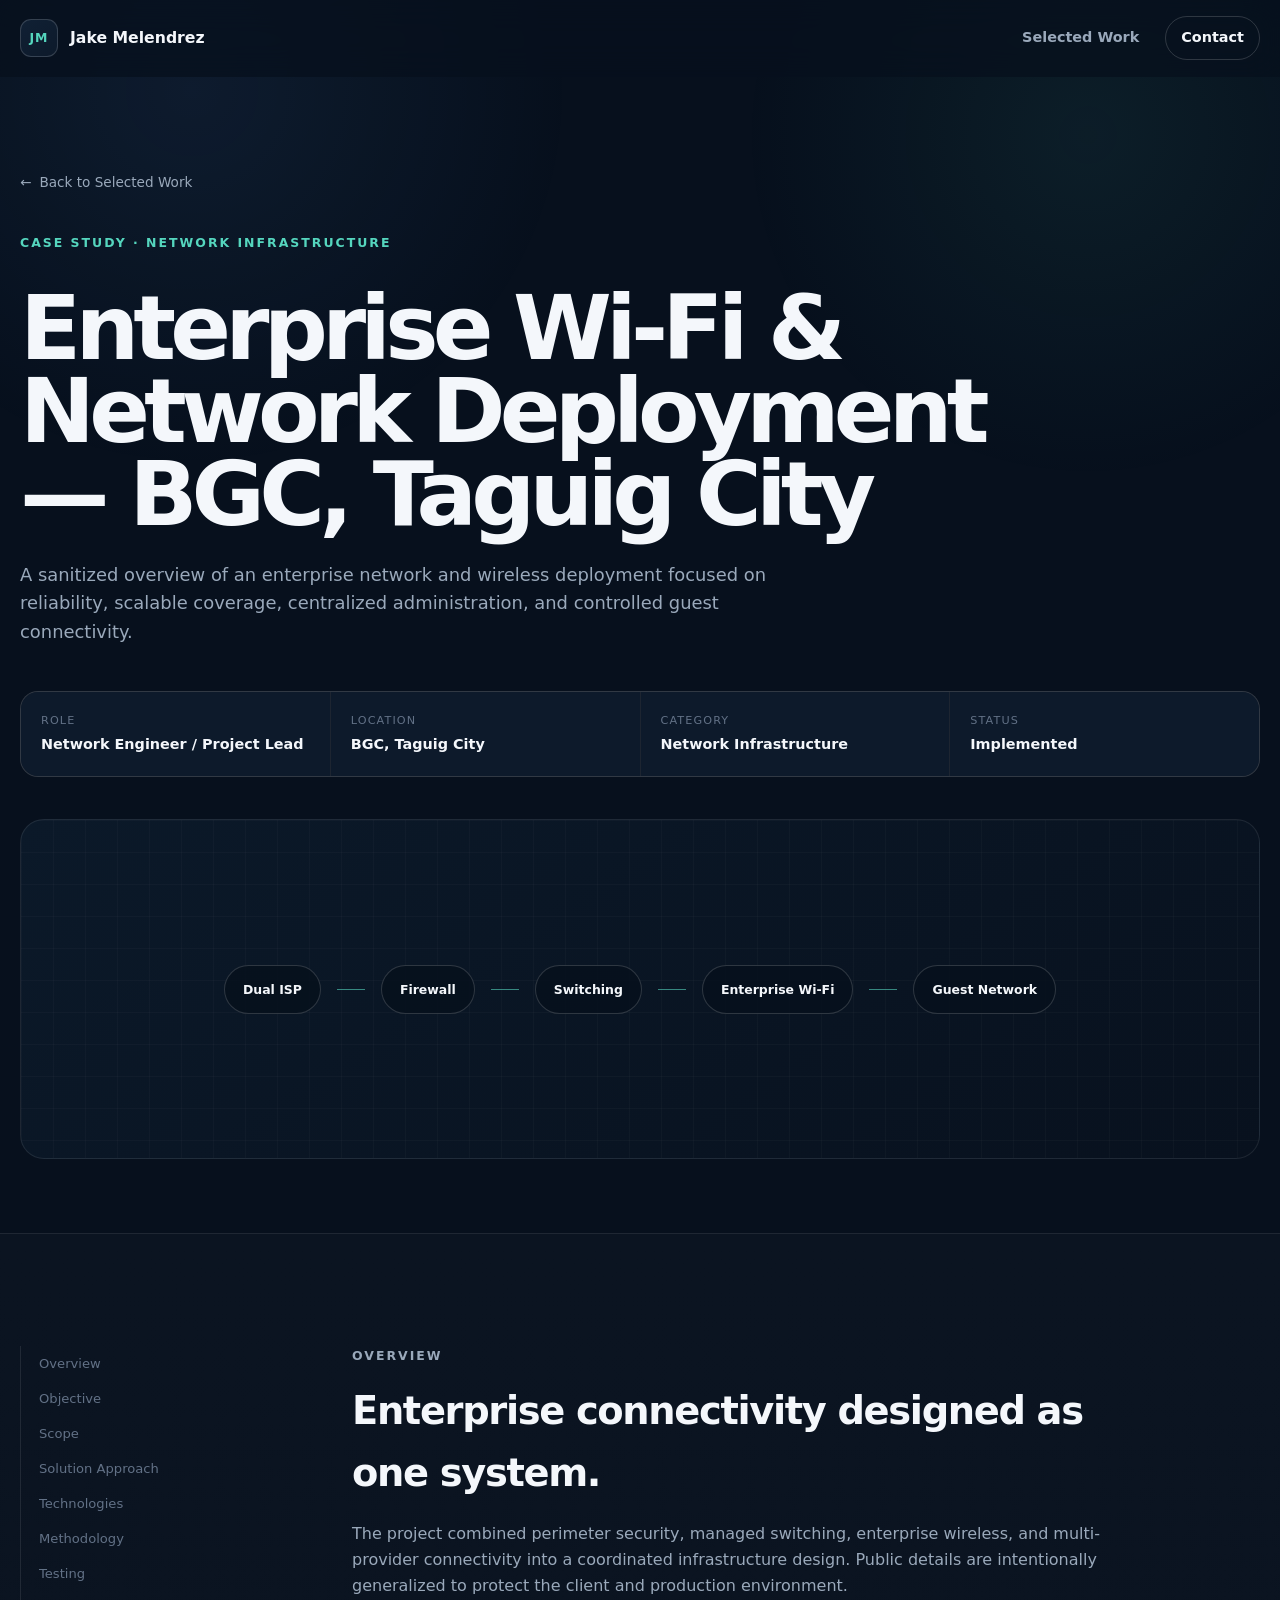
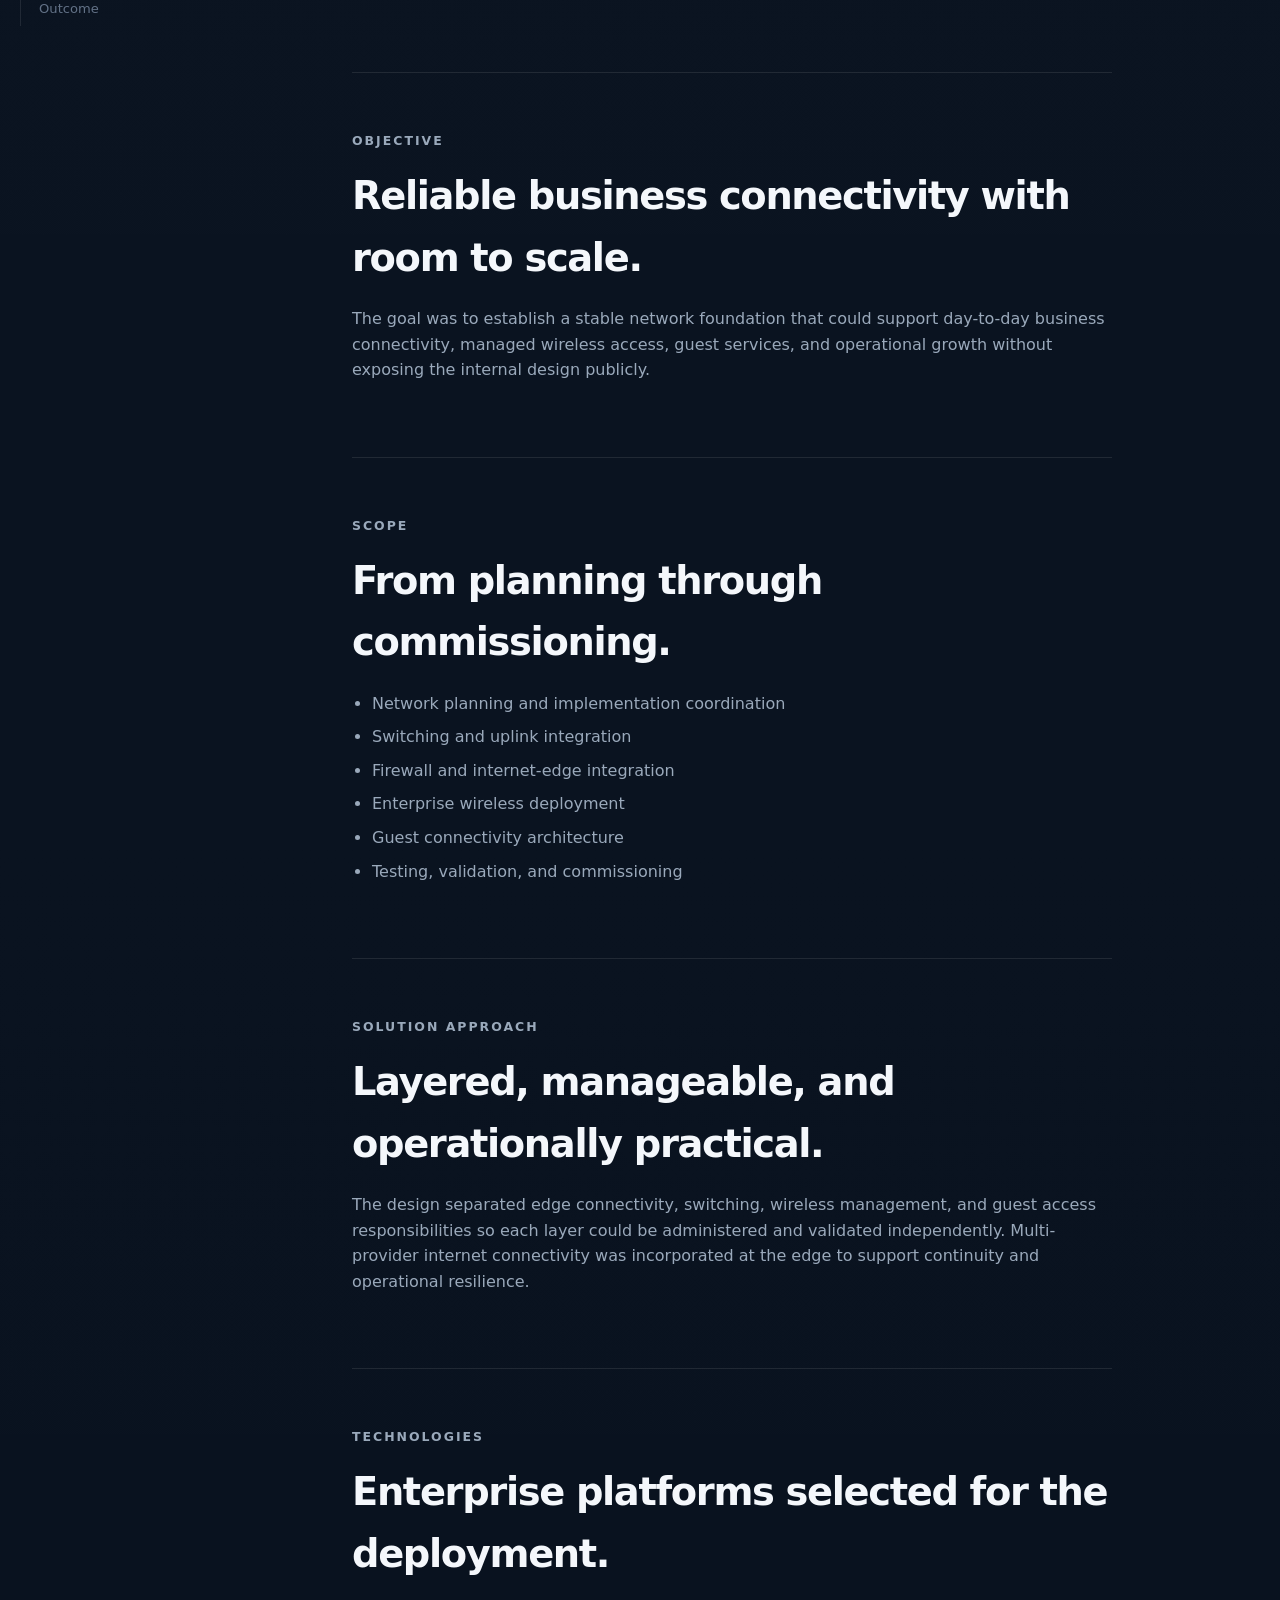
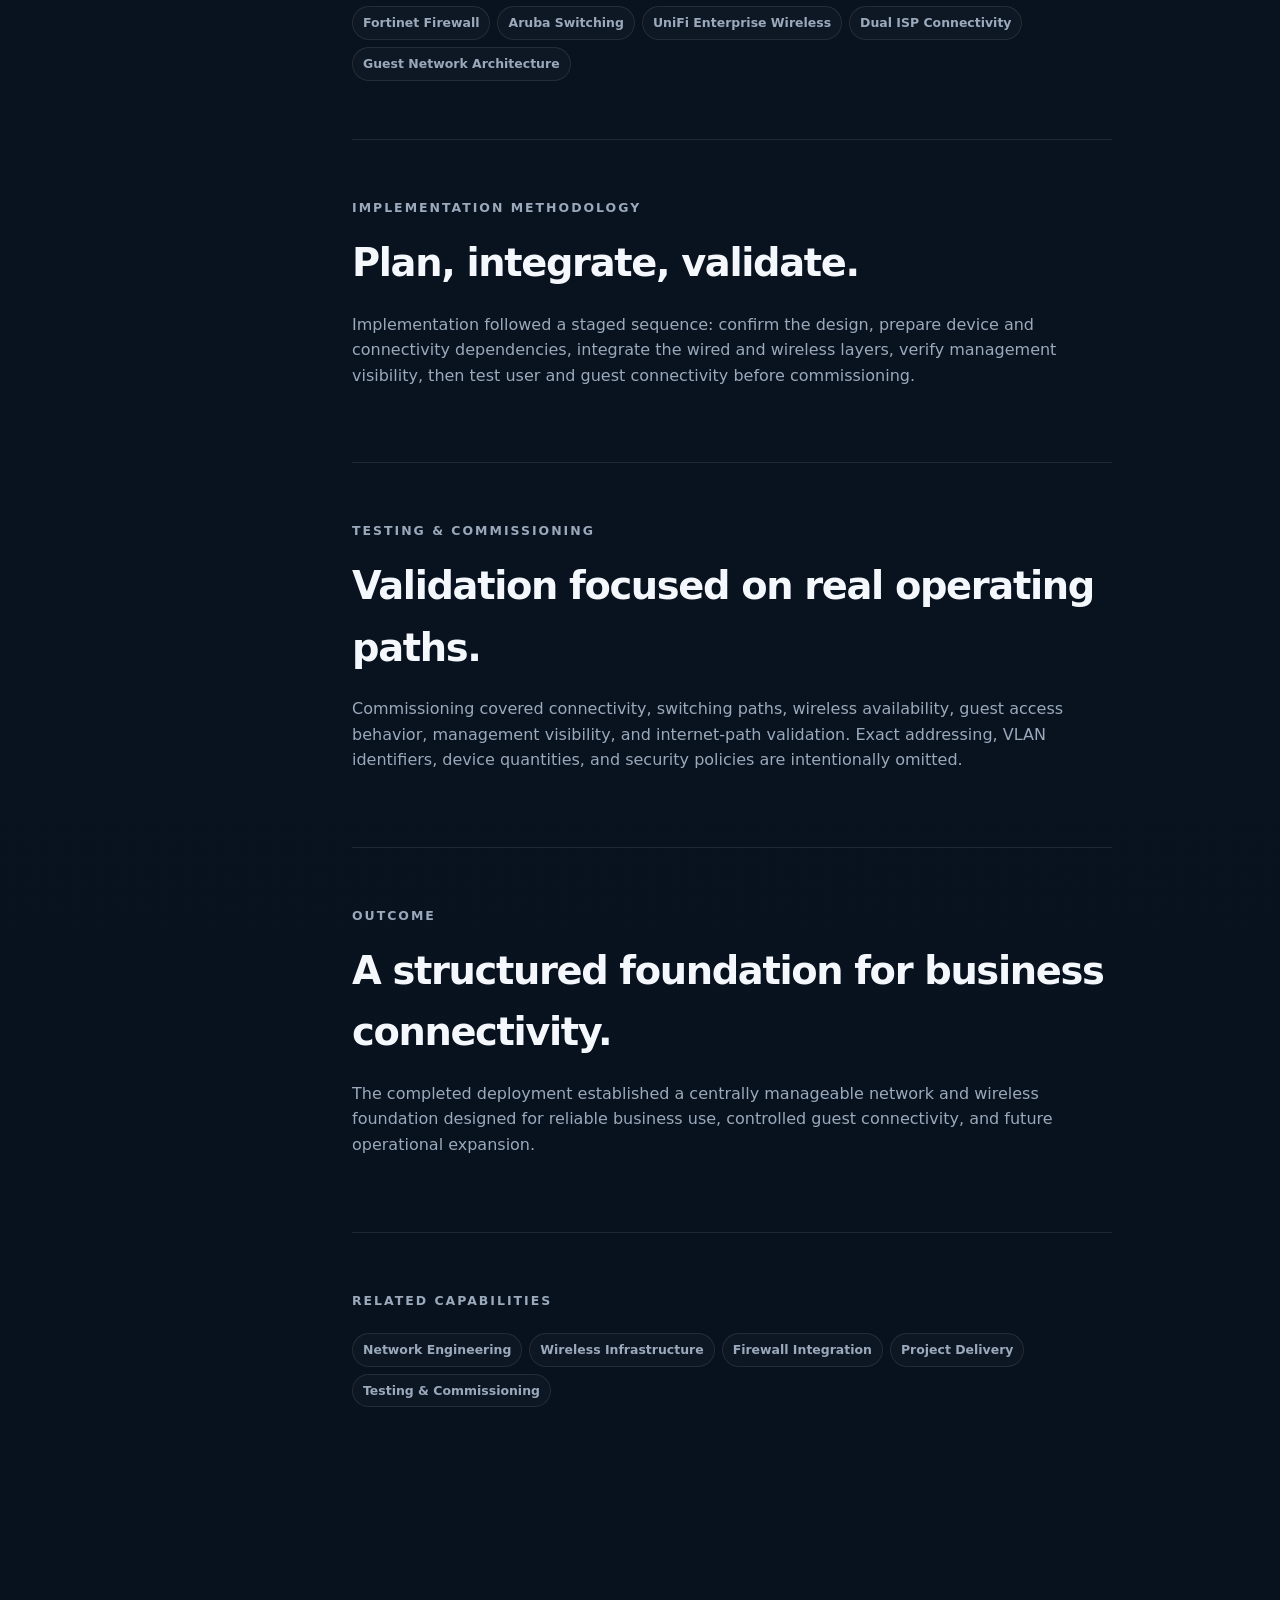
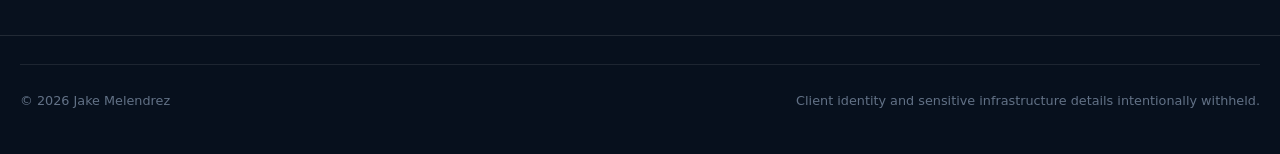
==== projects/enterprise-wifi-bgc/index.html @ 54b25412 "feat(portfolio): add BGC network case study" ====
<!DOCTYPE html>
<html lang="en">
<head>
  <meta charset="UTF-8">
  <meta name="viewport" content="width=device-width, initial-scale=1.0">
  <meta name="theme-color" content="#08111f">
  <meta name="description" content="Sanitized case study: Enterprise Wi-Fi & Network Deployment — BGC, Taguig City.">
  <title>Enterprise Wi-Fi & Network Deployment — BGC, Taguig City | Jake Melendrez</title>
  <link rel="stylesheet" href="../../assets/css/styles.css">
  <script src="../../assets/js/main.js" defer></script>
</head>
<body>
  <a class="skip-link" href="#main-content">Skip to content</a>
  <header class="site-header">
    <div class="container nav-shell">
      <a class="brand" href="../../#top" aria-label="Jake Melendrez home">
        <span class="brand-mark" aria-hidden="true">JM</span>
        <span class="brand-name">Jake Melendrez</span>
      </a>
      <nav class="site-nav" aria-label="Case study navigation">
        <a href="../../#work">Selected Work</a>
        <a class="nav-cta" href="../../#contact">Contact</a>
      </nav>
    </div>
  </header>

  <main id="main-content">
    <section class="case-hero">
      <div class="container">
        <a class="breadcrumb" href="../../#work"><span aria-hidden="true">←</span> Back to Selected Work</a>
        <p class="section-kicker" style="margin-top:38px;">Case Study · Network Infrastructure</p>
        <h1 class="case-title">Enterprise Wi-Fi & Network Deployment — BGC, Taguig City</h1>
        <p class="case-summary">A sanitized overview of an enterprise network and wireless deployment focused on reliability, scalable coverage, centralized administration, and controlled guest connectivity.</p>

        <div class="case-meta-grid">
          <div><span>Role</span><strong>Network Engineer / Project Lead</strong></div>
          <div><span>Location</span><strong>BGC, Taguig City</strong></div>
          <div><span>Category</span><strong>Network Infrastructure</strong></div>
          <div><span>Status</span><strong>Implemented</strong></div>
        </div>

        <div class="case-visual" aria-label="Abstract infrastructure architecture visualization">
          <div class="architecture-strip">
            <span>Dual ISP</span><i></i><span>Firewall</span><i></i><span>Switching</span><i></i><span>Enterprise Wi-Fi</span><i></i><span>Guest Network</span>
          </div>
        </div>
      </div>
    </section>

    <section class="section section-muted">
      <div class="container case-body">
        <aside class="case-nav" aria-label="Case study sections">
          <a href="#overview">Overview</a>
          <a href="#objective">Objective</a>
          <a href="#scope">Scope</a>
          <a href="#solution">Solution Approach</a>
          <a href="#technologies">Technologies</a>
          <a href="#methodology">Methodology</a>
          <a href="#testing">Testing</a>
          <a href="#outcome">Outcome</a>
        </aside>

        <div class="case-content">
          <section id="overview" data-reveal>
            <p class="section-kicker">Overview</p>
            <h2>Enterprise connectivity designed as one system.</h2>
            <p>The project combined perimeter security, managed switching, enterprise wireless, and multi-provider connectivity into a coordinated infrastructure design. Public details are intentionally generalized to protect the client and production environment.</p>
          </section>

          <section id="objective" data-reveal>
            <p class="section-kicker">Objective</p>
            <h2>Reliable business connectivity with room to scale.</h2>
            <p>The goal was to establish a stable network foundation that could support day-to-day business connectivity, managed wireless access, guest services, and operational growth without exposing the internal design publicly.</p>
          </section>

          <section id="scope" data-reveal>
            <p class="section-kicker">Scope</p>
            <h2>From planning through commissioning.</h2>
            <ul>
              <li>Network planning and implementation coordination</li>
              <li>Switching and uplink integration</li>
              <li>Firewall and internet-edge integration</li>
              <li>Enterprise wireless deployment</li>
              <li>Guest connectivity architecture</li>
              <li>Testing, validation, and commissioning</li>
            </ul>
          </section>

          <section id="solution" data-reveal>
            <p class="section-kicker">Solution Approach</p>
            <h2>Layered, manageable, and operationally practical.</h2>
            <p>The design separated edge connectivity, switching, wireless management, and guest access responsibilities so each layer could be administered and validated independently. Multi-provider internet connectivity was incorporated at the edge to support continuity and operational resilience.</p>
          </section>

          <section id="technologies" data-reveal>
            <p class="section-kicker">Technologies</p>
            <h2>Enterprise platforms selected for the deployment.</h2>
            <div class="tag-row">
              <span>Fortinet Firewall</span>
              <span>Aruba Switching</span>
              <span>UniFi Enterprise Wireless</span>
              <span>Dual ISP Connectivity</span>
              <span>Guest Network Architecture</span>
            </div>
          </section>

          <section id="methodology" data-reveal>
            <p class="section-kicker">Implementation Methodology</p>
            <h2>Plan, integrate, validate.</h2>
            <p>Implementation followed a staged sequence: confirm the design, prepare device and connectivity dependencies, integrate the wired and wireless layers, verify management visibility, then test user and guest connectivity before commissioning.</p>
          </section>

          <section id="testing" data-reveal>
            <p class="section-kicker">Testing & Commissioning</p>
            <h2>Validation focused on real operating paths.</h2>
            <p>Commissioning covered connectivity, switching paths, wireless availability, guest access behavior, management visibility, and internet-path validation. Exact addressing, VLAN identifiers, device quantities, and security policies are intentionally omitted.</p>
          </section>

          <section id="outcome" data-reveal>
            <p class="section-kicker">Outcome</p>
            <h2>A structured foundation for business connectivity.</h2>
            <p>The completed deployment established a centrally manageable network and wireless foundation designed for reliable business use, controlled guest connectivity, and future operational expansion.</p>
          </section>

          <section data-reveal>
            <p class="section-kicker">Related Capabilities</p>
            <div class="tag-row">
              <span>Network Engineering</span>
              <span>Wireless Infrastructure</span>
              <span>Firewall Integration</span>
              <span>Project Delivery</span>
              <span>Testing & Commissioning</span>
            </div>
          </section>
        </div>
      </div>
    </section>
  </main>

  <footer class="site-footer">
    <div class="container footer-inner">
      <p>© <span id="current-year">2026</span> Jake Melendrez</p>
      <p>Client identity and sensitive infrastructure details intentionally withheld.</p>
    </div>
  </footer>
</body>
</html>
---- assets/css/styles.css ----
:root{--bg:#07101d;--bg-soft:#0a1524;--panel:#0d1a2b;--panel-2:#102034;--text:#f4f7fb;--muted:#9aa9bb;--faint:#627186;--line:rgba(255,255,255,.09);--line-strong:rgba(255,255,255,.16);--accent:#55d6be;--accent-2:#63a7ff;--accent-soft:rgba(85,214,190,.12);--max:1240px;--radius:22px;--shadow:0 24px 80px rgba(0,0,0,.28)}
*{box-sizing:border-box}html{scroll-behavior:smooth}body{margin:0;min-width:320px;background:var(--bg);color:var(--text);font-family:Inter,ui-sans-serif,system-ui,-apple-system,BlinkMacSystemFont,"Segoe UI",sans-serif;line-height:1.6;-webkit-font-smoothing:antialiased}body::before{content:"";position:fixed;inset:0;pointer-events:none;background:radial-gradient(circle at 15% 10%,rgba(99,167,255,.08),transparent 28%),radial-gradient(circle at 85% 15%,rgba(85,214,190,.07),transparent 26%);z-index:-1}a{color:inherit}img{max-width:100%;display:block}button,a{-webkit-tap-highlight-color:transparent}:focus-visible{outline:3px solid var(--accent);outline-offset:4px}
.skip-link{position:fixed;left:16px;top:-100px;z-index:1000;padding:10px 14px;background:var(--text);color:var(--bg);border-radius:10px}.skip-link:focus{top:16px}
.container{width:min(calc(100% - 40px),var(--max));margin:0 auto}.section{padding:112px 0}.section-muted{border-block:1px solid var(--line);background:linear-gradient(180deg,rgba(255,255,255,.018),rgba(255,255,255,.006))}.section-kicker,.eyebrow,.timeline-type{margin:0 0 14px;color:var(--accent);font-size:.78rem;font-weight:800;letter-spacing:.16em;text-transform:uppercase}.section-heading{max-width:760px;margin-bottom:48px}.section-heading h2,.split-intro h2,.contact-card h2,.certification-shell h2{margin:0;font-size:clamp(2rem,4vw,3.55rem);line-height:1.03;letter-spacing:-.045em}.section-heading>p:last-child{color:var(--muted);max-width:640px;margin:18px 0 0;font-size:1.05rem}
.site-header{position:sticky;top:0;z-index:100;border-bottom:1px solid transparent;background:rgba(7,16,29,.76);backdrop-filter:blur(16px)}.site-header.is-scrolled{border-color:var(--line)}.nav-shell{min-height:76px;display:flex;align-items:center;justify-content:space-between;gap:24px}.brand{display:inline-flex;align-items:center;gap:12px;text-decoration:none;font-weight:800}.brand-mark{width:38px;height:38px;display:grid;place-items:center;border:1px solid var(--line-strong);border-radius:11px;background:linear-gradient(145deg,var(--panel-2),var(--panel));color:var(--accent);font-size:.78rem;letter-spacing:.08em}.brand-name{font-size:.98rem}.site-nav{display:flex;align-items:center;gap:26px}.site-nav a{text-decoration:none;color:var(--muted);font-size:.9rem;font-weight:650;transition:color .2s ease}.site-nav a:hover,.site-nav a.is-active{color:var(--text)}.site-nav .nav-cta{color:var(--text);border:1px solid var(--line-strong);border-radius:999px;padding:9px 15px}.nav-toggle{display:none;border:0;background:transparent;padding:8px}.nav-toggle span{width:24px;height:2px;display:block;margin:5px 0;background:var(--text);border-radius:2px}
.hero{min-height:calc(100svh - 76px);display:grid;align-items:center;padding-top:72px}.hero-grid{display:grid;grid-template-columns:1.08fr .92fr;gap:70px;align-items:center}.hero h1{margin:0;font-size:clamp(4.3rem,9vw,8.2rem);line-height:.82;letter-spacing:-.075em}.hero h1 span{color:transparent;-webkit-text-stroke:1px rgba(244,247,251,.65)}.hero-roles{margin:28px 0 0;color:var(--text);font-weight:760;letter-spacing:-.015em}.hero-roles span{color:var(--accent);padding:0 6px}.hero-summary{color:var(--muted);max-width:680px;margin:18px 0 0;font-size:1.08rem}.hero-actions{display:flex;flex-wrap:wrap;gap:12px;margin-top:34px}.button{display:inline-flex;align-items:center;justify-content:center;min-height:48px;padding:0 20px;border-radius:12px;text-decoration:none;font-weight:800;font-size:.92rem;transition:transform .2s ease,border-color .2s ease,background .2s ease}.button:hover{transform:translateY(-2px)}.button-primary{background:var(--accent);color:#04110f}.button-secondary{border:1px solid var(--line-strong);background:rgba(255,255,255,.025);color:var(--text)}.hero-proof{display:flex;flex-wrap:wrap;gap:8px;margin-top:26px}.hero-proof span,.tag-row span,.tech-cloud span{border:1px solid var(--line);background:rgba(255,255,255,.025);color:var(--muted);border-radius:999px;padding:6px 10px;font-size:.78rem;font-weight:700}
.network-panel{position:relative;min-height:520px;border:1px solid var(--line-strong);border-radius:28px;background:linear-gradient(145deg,rgba(16,32,52,.95),rgba(7,16,29,.95));box-shadow:var(--shadow);overflow:hidden}.network-panel::before{content:"";position:absolute;inset:0;background-image:linear-gradient(rgba(255,255,255,.03) 1px,transparent 1px),linear-gradient(90deg,rgba(255,255,255,.03) 1px,transparent 1px);background-size:34px 34px;mask-image:linear-gradient(to bottom,black,transparent 82%)}.panel-topline{position:relative;display:flex;justify-content:space-between;padding:22px 24px;border-bottom:1px solid var(--line);color:var(--muted);font-size:.72rem;letter-spacing:.14em;font-weight:800}.status-dot{color:var(--accent)}.network-canvas{position:relative;height:340px}.node{position:absolute;z-index:3;width:66px;height:66px;display:grid;place-items:center;border:1px solid rgba(85,214,190,.34);border-radius:50%;background:#0b1927;box-shadow:0 0 0 9px rgba(85,214,190,.04);color:var(--text);font-size:.66rem;letter-spacing:.08em;font-weight:900}.node-core{left:50%;top:48%;transform:translate(-50%,-50%);width:88px;height:88px;border-color:rgba(99,167,255,.46)}.node-edge{left:12%;top:18%}.node-wifi{right:12%;top:14%}.node-data{left:14%;bottom:9%}.node-sec{right:13%;bottom:10%}.line{position:absolute;z-index:1;height:1px;background:linear-gradient(90deg,transparent,rgba(85,214,190,.55),transparent);transform-origin:left center}.line-a{width:44%;left:19%;top:34%;transform:rotate(24deg)}.line-b{width:40%;left:50%;top:45%;transform:rotate(-30deg)}.line-c{width:42%;left:21%;top:70%;transform:rotate(-23deg)}.line-d{width:40%;left:51%;top:52%;transform:rotate(29deg)}.panel-metrics{position:relative;display:grid;grid-template-columns:repeat(3,1fr);border-top:1px solid var(--line)}.panel-metrics div{padding:18px 20px;border-right:1px solid var(--line)}.panel-metrics div:last-child{border-right:0}.panel-metrics strong,.panel-metrics span{display:block}.panel-metrics strong{color:var(--text);font-size:.9rem}.panel-metrics span{color:var(--faint);font-size:.72rem;margin-top:2px}
.split-intro{display:grid;grid-template-columns:.85fr 1.15fr;gap:80px;align-items:start}.lead-copy{color:var(--muted);font-size:1.12rem;max-width:720px}.lead-copy p:first-child{margin-top:2px}.lead-copy p:last-child{margin-bottom:0}
.capability-grid{display:grid;grid-template-columns:repeat(3,1fr);gap:16px}.capability-card,.project-card,.tech-group,.certification-placeholder{border:1px solid var(--line);border-radius:var(--radius);background:linear-gradient(145deg,rgba(255,255,255,.035),rgba(255,255,255,.015))}.capability-card{min-height:240px;padding:28px}.card-index{color:var(--accent);font-size:.72rem;font-weight:900;letter-spacing:.13em}.capability-card h3{margin:42px 0 10px;font-size:1.18rem}.capability-card p{margin:0;color:var(--muted);font-size:.92rem}
.work-heading{max-width:none;display:flex;justify-content:space-between;align-items:end;gap:40px}.work-heading>p{max-width:430px;margin-bottom:8px}.project-grid{display:grid;grid-template-columns:repeat(2,1fr);gap:18px}.project-card{overflow:hidden;min-height:360px}.project-featured{grid-column:1/-1;display:grid;grid-template-columns:.9fr 1.1fr}.project-content{padding:30px;display:flex;flex-direction:column;align-items:flex-start}.project-meta{display:flex;flex-wrap:wrap;gap:8px 14px;color:var(--accent);font-size:.72rem;text-transform:uppercase;letter-spacing:.09em;font-weight:850}.project-card h3{margin:20px 0 12px;font-size:clamp(1.35rem,2.2vw,2rem);line-height:1.12;letter-spacing:-.028em}.project-card p{color:var(--muted);margin:0}.tag-row,.tech-cloud{display:flex;flex-wrap:wrap;gap:7px;margin-top:22px}.text-link,.coming-soon{margin-top:auto;padding-top:30px;font-size:.86rem;font-weight:850}.text-link{color:var(--accent);text-decoration:none}.coming-soon{color:var(--faint)}.project-visual{min-height:390px;position:relative;overflow:hidden;border-right:1px solid var(--line);background:#0a1726}.visual-network{display:grid;place-items:center}.visual-network::before{content:"";position:absolute;inset:0;background-image:radial-gradient(rgba(99,167,255,.18) 1px,transparent 1px);background-size:18px 18px}.visual-label{position:absolute;left:24px;top:22px;color:var(--muted);font-size:.68rem;letter-spacing:.14em;font-weight:800}.visual-hub{width:118px;height:118px;display:grid;place-items:center;z-index:3;border:1px solid rgba(85,214,190,.42);border-radius:50%;background:rgba(7,16,29,.88);color:var(--text);font-size:.72rem;font-weight:900;letter-spacing:.08em;box-shadow:0 0 0 18px rgba(85,214,190,.04)}.visual-ring{position:absolute;border:1px solid rgba(99,167,255,.2);border-radius:50%}.ring-a{width:240px;height:240px}.ring-b{width:340px;height:340px;border-style:dashed}
.timeline{border-top:1px solid var(--line)}.timeline-item{display:grid;grid-template-columns:18px 1fr;gap:30px;padding:34px 0;border-bottom:1px solid var(--line)}.timeline-marker{width:10px;height:10px;margin-top:10px;border-radius:50%;background:var(--accent);box-shadow:0 0 0 7px var(--accent-soft)}.timeline-item h3{margin:0 0 8px;font-size:1.45rem}.timeline-item p:not(.timeline-type){margin:0;color:var(--muted);max-width:820px}
.tech-grid{display:grid;grid-template-columns:repeat(2,1fr);gap:16px}.tech-group{padding:28px}.tech-group h3{margin:0;font-size:1rem}.tech-cloud{margin-top:18px}
.certification-shell{display:grid;grid-template-columns:.85fr 1.15fr;gap:70px;align-items:center}.certification-placeholder{display:flex;gap:18px;padding:28px;align-items:flex-start}.cert-icon{width:42px;height:42px;flex:0 0 auto;display:grid;place-items:center;background:var(--accent-soft);color:var(--accent);border-radius:12px;font-weight:900}.certification-placeholder h3{margin:0 0 6px}.certification-placeholder p{margin:0;color:var(--muted)}
.contact-section{padding-top:64px}.contact-card{position:relative;overflow:hidden;text-align:center;border:1px solid var(--line-strong);border-radius:30px;padding:78px 28px;background:linear-gradient(135deg,rgba(99,167,255,.08),rgba(85,214,190,.08))}.contact-card::before{content:"";position:absolute;width:420px;height:420px;border:1px solid rgba(255,255,255,.06);border-radius:50%;left:50%;top:50%;transform:translate(-50%,-50%);pointer-events:none}.contact-card p:not(.section-kicker){position:relative;color:var(--muted);max-width:620px;margin:18px auto 28px}.contact-card h2,.contact-card .button,.contact-card .section-kicker{position:relative}
.site-footer{padding:28px 0 42px}.footer-inner{border-top:1px solid var(--line);padding-top:26px;display:flex;justify-content:space-between;gap:24px;color:var(--faint);font-size:.8rem}.footer-inner p{margin:0}
.case-hero{padding:92px 0 74px}.breadcrumb{display:inline-flex;gap:8px;align-items:center;color:var(--muted);font-size:.85rem;text-decoration:none}.breadcrumb:hover{color:var(--text)}.case-title{max-width:980px;margin:34px 0 24px;font-size:clamp(3rem,7vw,6.8rem);line-height:.93;letter-spacing:-.065em}.case-summary{max-width:760px;color:var(--muted);font-size:1.12rem}.case-meta-grid{display:grid;grid-template-columns:repeat(4,1fr);gap:1px;border:1px solid var(--line);background:var(--line);border-radius:18px;overflow:hidden;margin-top:44px}.case-meta-grid div{background:var(--panel);padding:20px}.case-meta-grid span,.case-meta-grid strong{display:block}.case-meta-grid span{color:var(--faint);font-size:.7rem;text-transform:uppercase;letter-spacing:.1em}.case-meta-grid strong{margin-top:4px;font-size:.9rem}.case-visual{min-height:340px;margin-top:42px;border:1px solid var(--line);border-radius:24px;background:linear-gradient(145deg,#0b1929,#08111e);position:relative;overflow:hidden;display:grid;place-items:center}.case-visual::before{content:"";position:absolute;inset:0;background-image:linear-gradient(rgba(255,255,255,.025) 1px,transparent 1px),linear-gradient(90deg,rgba(255,255,255,.025) 1px,transparent 1px);background-size:32px 32px}.architecture-strip{position:relative;display:flex;flex-wrap:wrap;justify-content:center;align-items:center;gap:16px;padding:40px}.architecture-strip span{border:1px solid var(--line-strong);background:rgba(7,16,29,.82);border-radius:999px;padding:14px 18px;font-size:.78rem;font-weight:850}.architecture-strip i{width:28px;height:1px;background:var(--accent);opacity:.6}.case-body{display:grid;grid-template-columns:260px minmax(0,760px);gap:72px;align-items:start}.case-nav{position:sticky;top:108px;border-left:1px solid var(--line);padding-left:18px}.case-nav a{display:block;text-decoration:none;color:var(--faint);padding:7px 0;font-size:.82rem}.case-nav a:hover{color:var(--text)}.case-content section{padding-bottom:58px;margin-bottom:58px;border-bottom:1px solid var(--line)}.case-content section:last-child{border-bottom:0}.case-content h2{margin:0 0 18px;font-size:clamp(1.7rem,3vw,2.5rem);letter-spacing:-.035em}.case-content p,.case-content li{color:var(--muted)}.case-content ul{padding-left:20px}.case-content li+li{margin-top:8px}
[data-reveal]{opacity:0;transform:translateY(20px);transition:opacity .6s ease,transform .6s ease}[data-reveal].is-visible{opacity:1;transform:none}
@media(max-width:1024px){.section{padding:88px 0}.hero-grid{grid-template-columns:1fr;gap:46px}.hero{min-height:auto}.hero h1{font-size:clamp(4.6rem,14vw,8rem)}.network-panel{min-height:470px}.capability-grid{grid-template-columns:repeat(2,1fr)}.split-intro,.certification-shell{grid-template-columns:1fr;gap:34px}.project-featured{grid-template-columns:1fr}.project-visual{min-height:300px;border-right:0;border-bottom:1px solid var(--line)}.case-body{grid-template-columns:1fr;gap:30px}.case-nav{position:static;display:flex;flex-wrap:wrap;gap:4px 18px;border-left:0;border-bottom:1px solid var(--line);padding:0 0 20px}}
@media(max-width:780px){.container{width:min(calc(100% - 28px),var(--max))}.nav-shell{min-height:68px}.nav-toggle{display:block}.site-nav{position:absolute;left:14px;right:14px;top:calc(100% + 8px);display:none;flex-direction:column;align-items:stretch;gap:0;padding:14px;border:1px solid var(--line-strong);border-radius:16px;background:rgba(10,21,36,.98);box-shadow:var(--shadow)}.site-nav.is-open{display:flex}.site-nav a{padding:12px 10px}.site-nav .nav-cta{margin-top:6px;text-align:center}.brand-name{display:none}.hero{padding-top:54px}.hero h1{font-size:clamp(4rem,22vw,6.7rem)}.hero-roles span{display:none}.hero-roles{line-height:1.9;max-width:330px}.network-panel{min-height:410px}.network-canvas{height:280px}.node{width:54px;height:54px;font-size:.58rem}.node-core{width:72px;height:72px}.panel-metrics div{padding:14px 10px}.capability-grid,.project-grid,.tech-grid{grid-template-columns:1fr}.project-featured{grid-column:auto}.work-heading{display:block}.work-heading>p{margin-top:18px}.case-meta-grid{grid-template-columns:repeat(2,1fr)}.case-title{font-size:clamp(3rem,14vw,5rem)}.footer-inner{flex-direction:column}}
@media(max-width:480px){.section{padding:72px 0}.hero-actions .button{width:100%}.hero h1{font-size:clamp(3.5rem,21vw,5.2rem)}.network-panel{min-height:380px}.panel-topline{padding:18px}.panel-metrics{grid-template-columns:1fr}.panel-metrics div{border-right:0;border-bottom:1px solid var(--line)}.panel-metrics div:last-child{border-bottom:0}.network-canvas{height:240px}.capability-card,.project-content,.tech-group{padding:23px}.case-meta-grid{grid-template-columns:1fr}.architecture-strip{gap:8px;padding:24px}.architecture-strip i{display:none}}
@media(prefers-reduced-motion:reduce){html{scroll-behavior:auto}*,*::before,*::after{animation:none!important;transition:none!important}[data-reveal]{opacity:1;transform:none}}
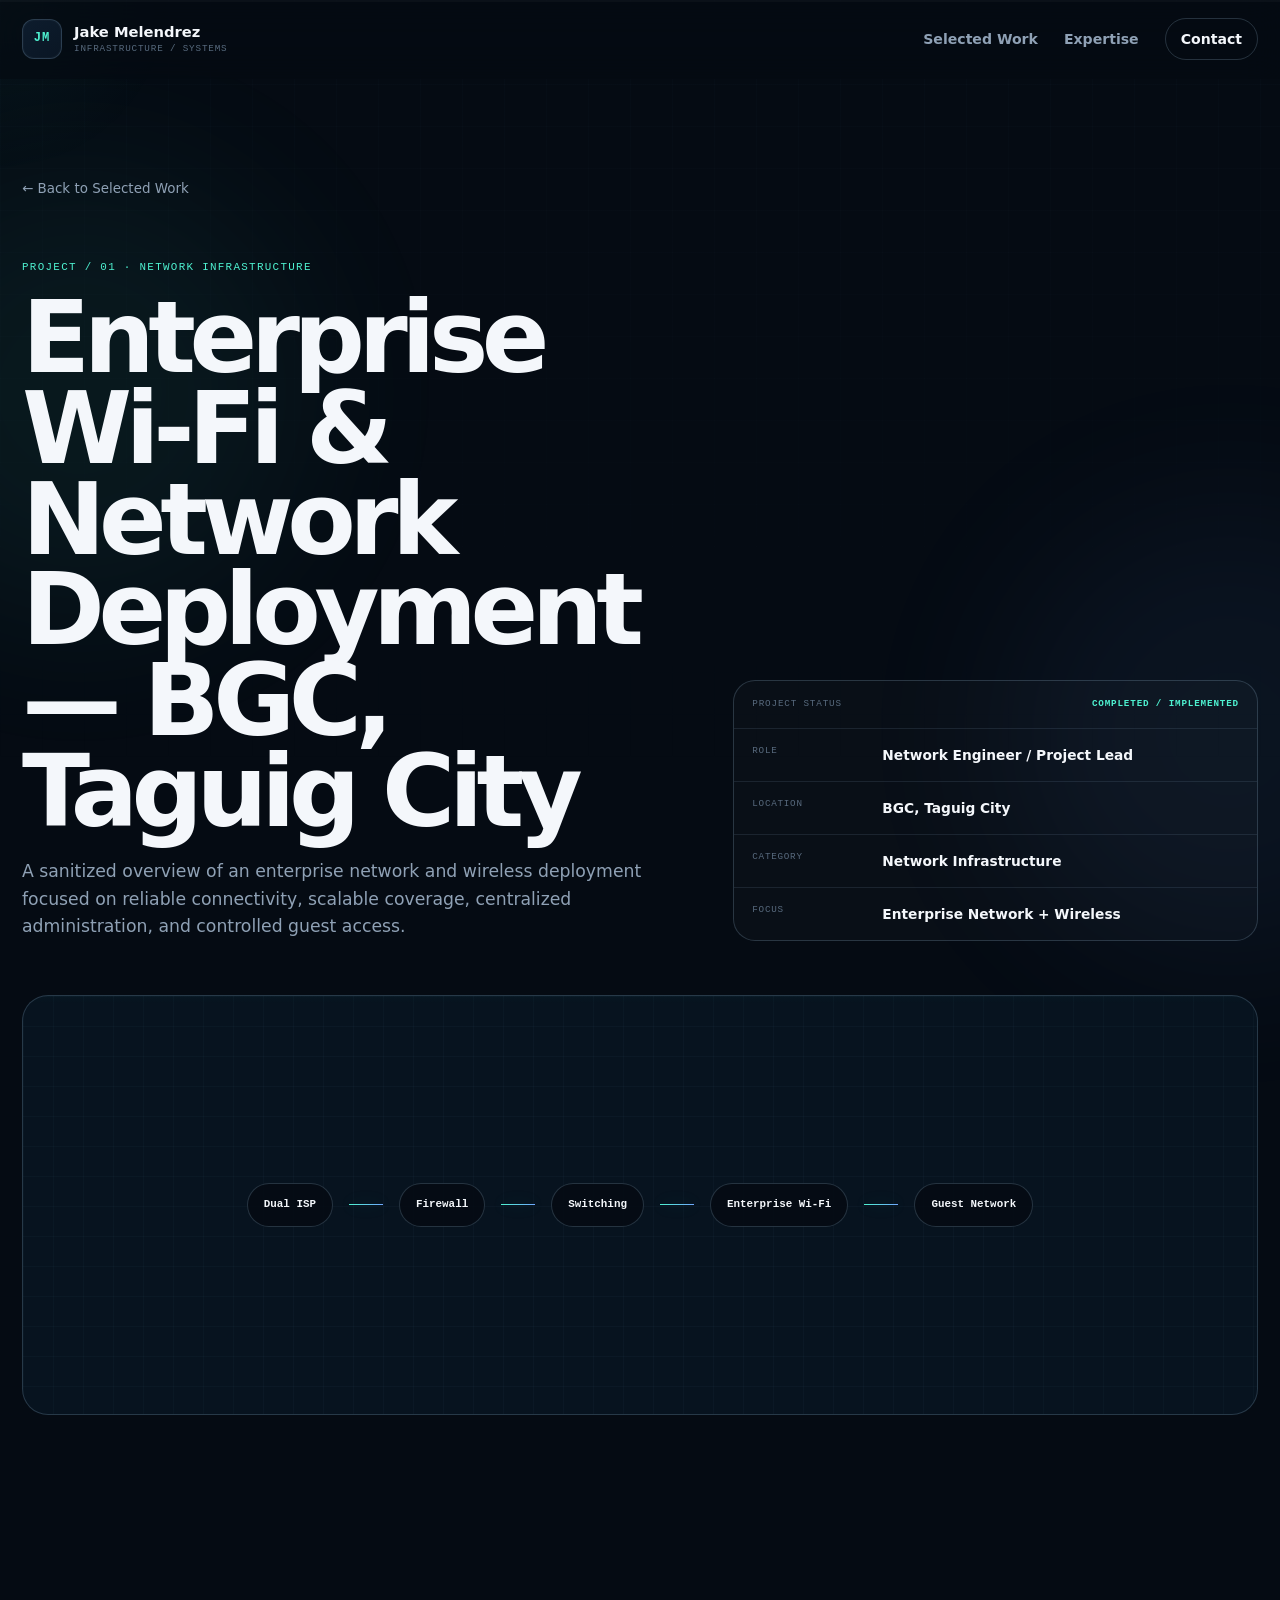
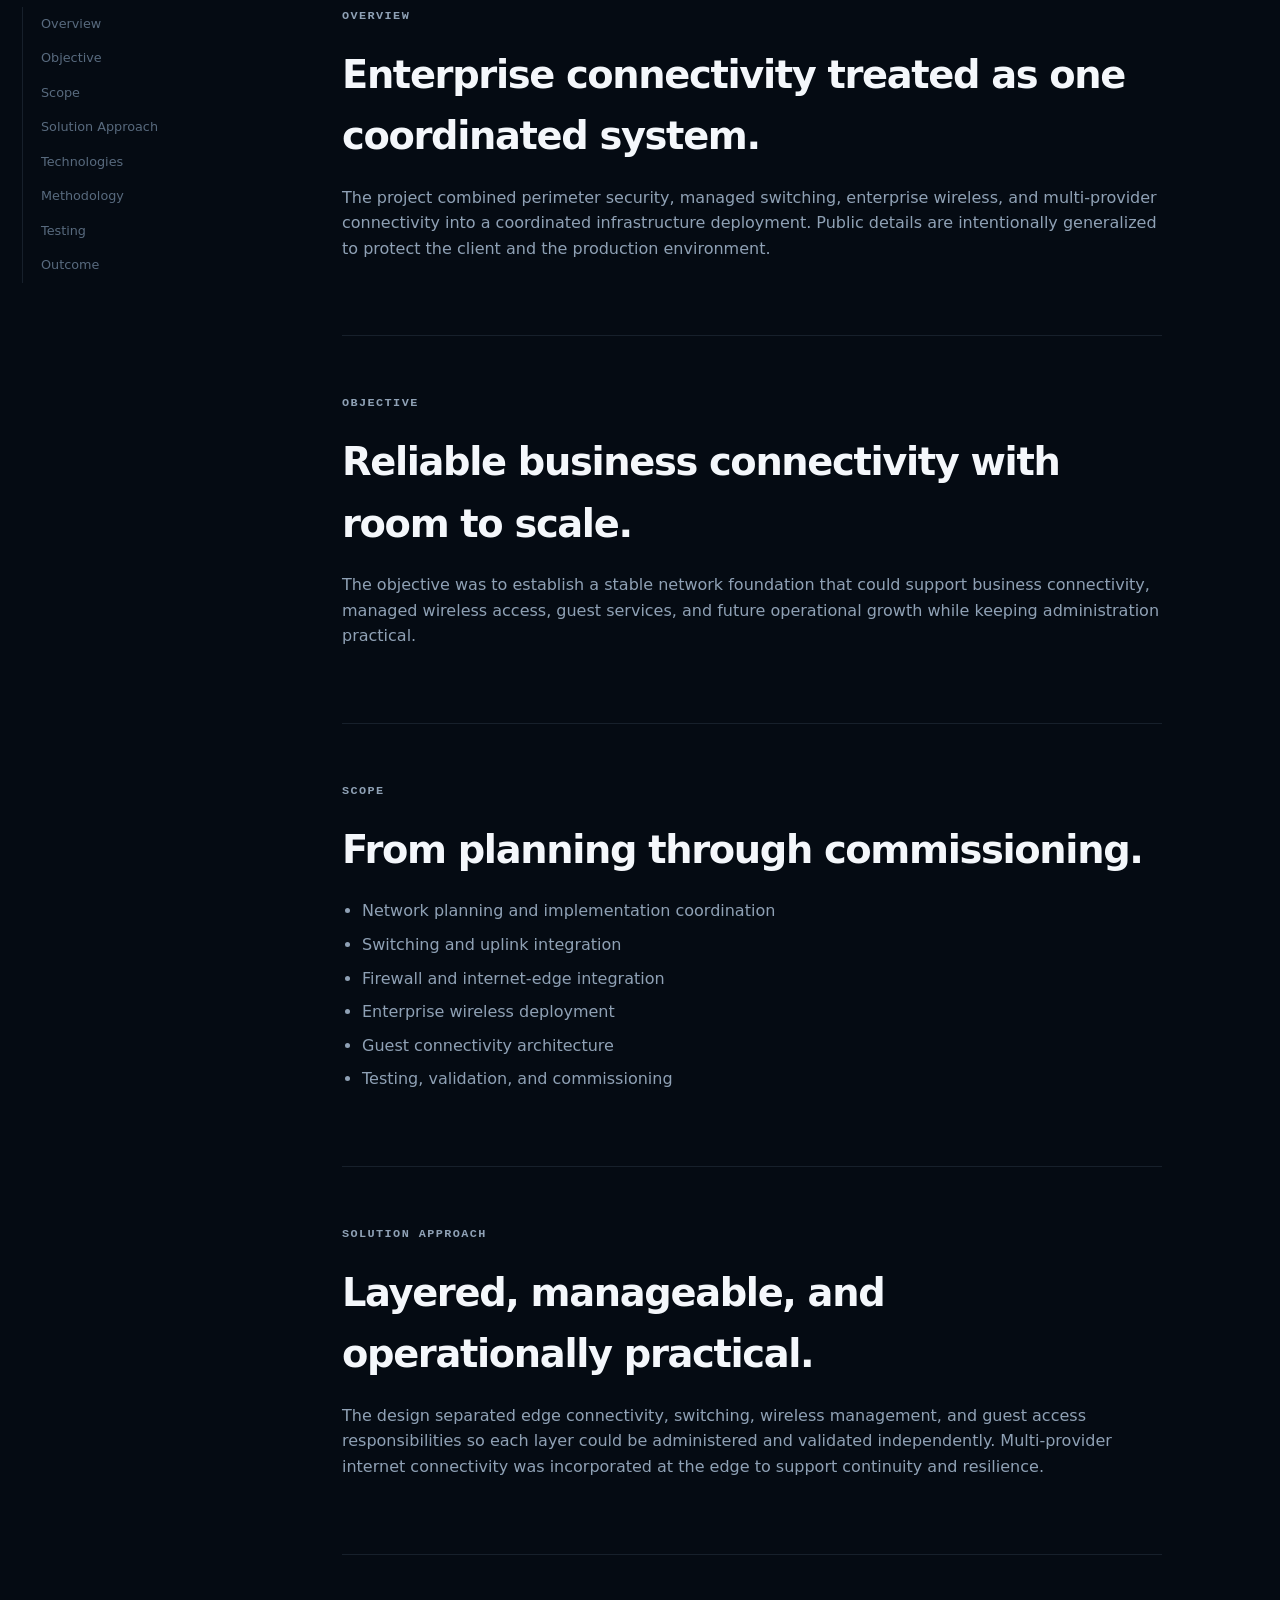
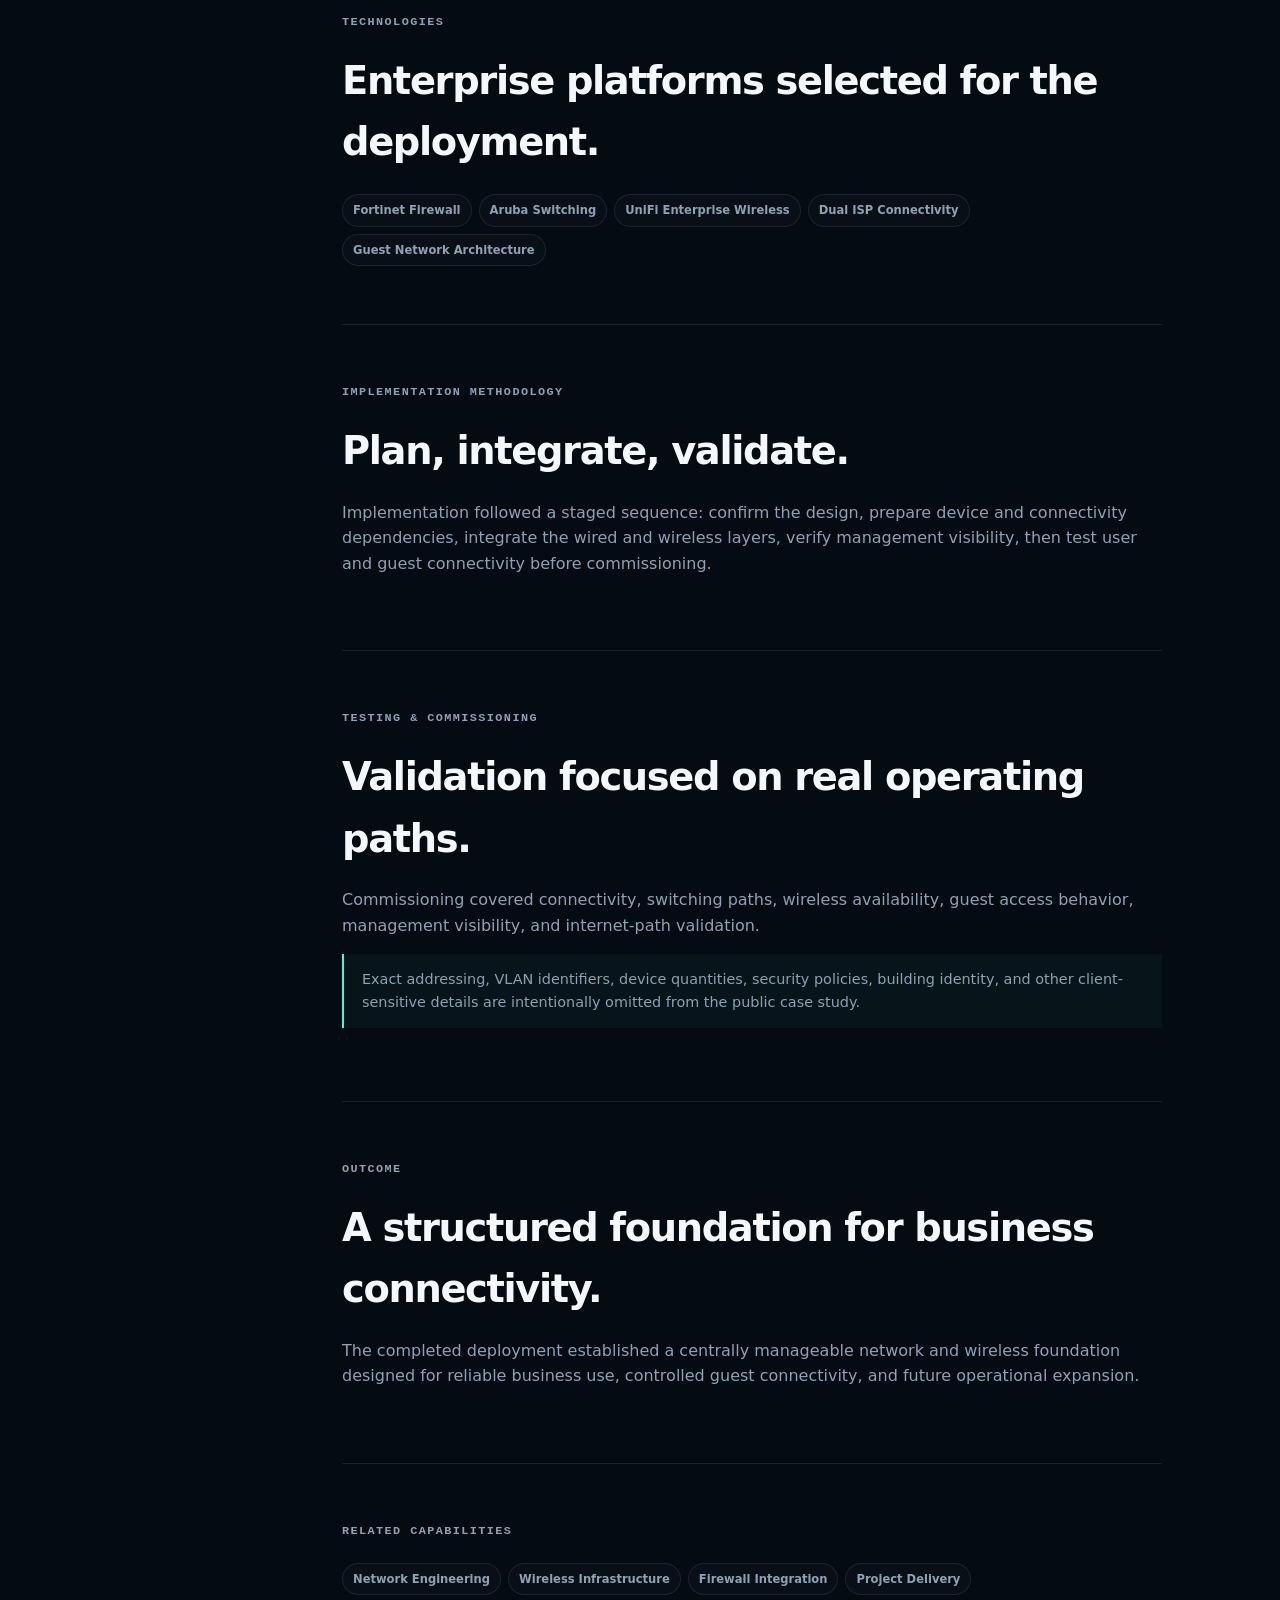
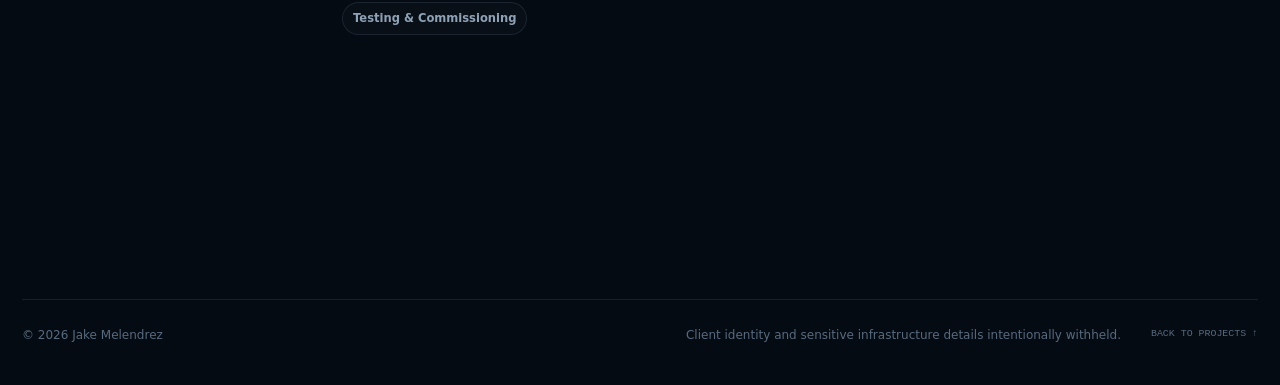
==== commit 16c05050: "feat(portfolio): rework BGC case study presentation" ====
--- a/projects/enterprise-wifi-bgc/index.html
+++ b/projects/enterprise-wifi-bgc/index.html
@@ -3,22 +3,33 @@
 <head>
   <meta charset="UTF-8">
   <meta name="viewport" content="width=device-width, initial-scale=1.0">
-  <meta name="theme-color" content="#08111f">
+  <meta name="theme-color" content="#050b13">
   <meta name="description" content="Sanitized case study: Enterprise Wi-Fi & Network Deployment — BGC, Taguig City.">
   <title>Enterprise Wi-Fi & Network Deployment — BGC, Taguig City | Jake Melendrez</title>
   <link rel="stylesheet" href="../../assets/css/styles.css">
   <script src="../../assets/js/main.js" defer></script>
 </head>
-<body>
+<body class="case-page">
   <a class="skip-link" href="#main-content">Skip to content</a>
+  <div class="scroll-progress" aria-hidden="true"><span id="scroll-progress-bar"></span></div>
+  <div class="ambient ambient-one" aria-hidden="true"></div>
+  <div class="ambient ambient-two" aria-hidden="true"></div>
+  <div class="cursor-glow" aria-hidden="true"></div>
+
   <header class="site-header">
     <div class="container nav-shell">
       <a class="brand" href="../../#top" aria-label="Jake Melendrez home">
         <span class="brand-mark" aria-hidden="true">JM</span>
-        <span class="brand-name">Jake Melendrez</span>
+        <span class="brand-copy"><strong>Jake Melendrez</strong><small>Infrastructure / Systems</small></span>
       </a>
-      <nav class="site-nav" aria-label="Case study navigation">
+
+      <button class="nav-toggle" type="button" aria-expanded="false" aria-controls="site-nav" aria-label="Open navigation">
+        <span></span><span></span><span></span>
+      </button>
+
+      <nav class="site-nav" id="site-nav" aria-label="Case study navigation">
         <a href="../../#work">Selected Work</a>
+        <a href="../../#expertise">Expertise</a>
         <a class="nav-cta" href="../../#contact">Contact</a>
       </nav>
     </div>
@@ -27,28 +38,38 @@
   <main id="main-content">
     <section class="case-hero">
       <div class="container">
-        <a class="breadcrumb" href="../../#work"><span aria-hidden="true">←</span> Back to Selected Work</a>
-        <p class="section-kicker" style="margin-top:38px;">Case Study · Network Infrastructure</p>
-        <h1 class="case-title">Enterprise Wi-Fi & Network Deployment — BGC, Taguig City</h1>
-        <p class="case-summary">A sanitized overview of an enterprise network and wireless deployment focused on reliability, scalable coverage, centralized administration, and controlled guest connectivity.</p>
+        <a class="case-breadcrumb" href="../../#work">← Back to Selected Work</a>
 
-        <div class="case-meta-grid">
-          <div><span>Role</span><strong>Network Engineer / Project Lead</strong></div>
-          <div><span>Location</span><strong>BGC, Taguig City</strong></div>
-          <div><span>Category</span><strong>Network Infrastructure</strong></div>
-          <div><span>Status</span><strong>Implemented</strong></div>
+        <div class="case-hero-grid">
+          <div data-reveal="left">
+            <p class="case-kicker">PROJECT / 01 · NETWORK INFRASTRUCTURE</p>
+            <h1 class="case-title">Enterprise Wi-Fi & Network Deployment — BGC, Taguig City</h1>
+            <p class="case-summary">A sanitized overview of an enterprise network and wireless deployment focused on reliable connectivity, scalable coverage, centralized administration, and controlled guest access.</p>
+          </div>
+
+          <aside class="case-status-panel" data-reveal="right" aria-label="Project summary">
+            <div class="case-status-head"><span>PROJECT STATUS</span><b>COMPLETED / IMPLEMENTED</b></div>
+            <div class="case-meta-list">
+              <div><span>Role</span><strong>Network Engineer / Project Lead</strong></div>
+              <div><span>Location</span><strong>BGC, Taguig City</strong></div>
+              <div><span>Category</span><strong>Network Infrastructure</strong></div>
+              <div><span>Focus</span><strong>Enterprise Network + Wireless</strong></div>
+            </div>
+          </aside>
         </div>
 
-        <div class="case-visual" aria-label="Abstract infrastructure architecture visualization">
-          <div class="architecture-strip">
+        <div class="case-visual" data-reveal="up">
+          <div class="blueprint-grid"></div>
+          <div class="case-flow">
             <span>Dual ISP</span><i></i><span>Firewall</span><i></i><span>Switching</span><i></i><span>Enterprise Wi-Fi</span><i></i><span>Guest Network</span>
           </div>
+          <div class="console-scan" aria-hidden="true"></div>
         </div>
       </div>
     </section>
 
-    <section class="section section-muted">
-      <div class="container case-body">
+    <section class="section">
+      <div class="container case-content-wrap">
         <aside class="case-nav" aria-label="Case study sections">
           <a href="#overview">Overview</a>
           <a href="#objective">Objective</a>
@@ -61,20 +82,20 @@
         </aside>
 
         <div class="case-content">
-          <section id="overview" data-reveal>
-            <p class="section-kicker">Overview</p>
-            <h2>Enterprise connectivity designed as one system.</h2>
-            <p>The project combined perimeter security, managed switching, enterprise wireless, and multi-provider connectivity into a coordinated infrastructure design. Public details are intentionally generalized to protect the client and production environment.</p>
+          <section id="overview" data-reveal="up">
+            <p class="section-kicker">OVERVIEW</p>
+            <h2>Enterprise connectivity treated as one coordinated system.</h2>
+            <p>The project combined perimeter security, managed switching, enterprise wireless, and multi-provider connectivity into a coordinated infrastructure deployment. Public details are intentionally generalized to protect the client and the production environment.</p>
           </section>
 
-          <section id="objective" data-reveal>
-            <p class="section-kicker">Objective</p>
+          <section id="objective" data-reveal="up">
+            <p class="section-kicker">OBJECTIVE</p>
             <h2>Reliable business connectivity with room to scale.</h2>
-            <p>The goal was to establish a stable network foundation that could support day-to-day business connectivity, managed wireless access, guest services, and operational growth without exposing the internal design publicly.</p>
+            <p>The objective was to establish a stable network foundation that could support business connectivity, managed wireless access, guest services, and future operational growth while keeping administration practical.</p>
           </section>
 
-          <section id="scope" data-reveal>
-            <p class="section-kicker">Scope</p>
+          <section id="scope" data-reveal="up">
+            <p class="section-kicker">SCOPE</p>
             <h2>From planning through commissioning.</h2>
             <ul>
               <li>Network planning and implementation coordination</li>
@@ -86,14 +107,14 @@
             </ul>
           </section>
 
-          <section id="solution" data-reveal>
-            <p class="section-kicker">Solution Approach</p>
+          <section id="solution" data-reveal="up">
+            <p class="section-kicker">SOLUTION APPROACH</p>
             <h2>Layered, manageable, and operationally practical.</h2>
-            <p>The design separated edge connectivity, switching, wireless management, and guest access responsibilities so each layer could be administered and validated independently. Multi-provider internet connectivity was incorporated at the edge to support continuity and operational resilience.</p>
+            <p>The design separated edge connectivity, switching, wireless management, and guest access responsibilities so each layer could be administered and validated independently. Multi-provider internet connectivity was incorporated at the edge to support continuity and resilience.</p>
           </section>
 
-          <section id="technologies" data-reveal>
-            <p class="section-kicker">Technologies</p>
+          <section id="technologies" data-reveal="up">
+            <p class="section-kicker">TECHNOLOGIES</p>
             <h2>Enterprise platforms selected for the deployment.</h2>
             <div class="tag-row">
               <span>Fortinet Firewall</span>
@@ -104,26 +125,27 @@
             </div>
           </section>
 
-          <section id="methodology" data-reveal>
-            <p class="section-kicker">Implementation Methodology</p>
+          <section id="methodology" data-reveal="up">
+            <p class="section-kicker">IMPLEMENTATION METHODOLOGY</p>
             <h2>Plan, integrate, validate.</h2>
             <p>Implementation followed a staged sequence: confirm the design, prepare device and connectivity dependencies, integrate the wired and wireless layers, verify management visibility, then test user and guest connectivity before commissioning.</p>
           </section>
 
-          <section id="testing" data-reveal>
-            <p class="section-kicker">Testing & Commissioning</p>
+          <section id="testing" data-reveal="up">
+            <p class="section-kicker">TESTING & COMMISSIONING</p>
             <h2>Validation focused on real operating paths.</h2>
-            <p>Commissioning covered connectivity, switching paths, wireless availability, guest access behavior, management visibility, and internet-path validation. Exact addressing, VLAN identifiers, device quantities, and security policies are intentionally omitted.</p>
+            <p>Commissioning covered connectivity, switching paths, wireless availability, guest access behavior, management visibility, and internet-path validation.</p>
+            <p class="case-note">Exact addressing, VLAN identifiers, device quantities, security policies, building identity, and other client-sensitive details are intentionally omitted from the public case study.</p>
           </section>
 
-          <section id="outcome" data-reveal>
-            <p class="section-kicker">Outcome</p>
+          <section id="outcome" data-reveal="up">
+            <p class="section-kicker">OUTCOME</p>
             <h2>A structured foundation for business connectivity.</h2>
             <p>The completed deployment established a centrally manageable network and wireless foundation designed for reliable business use, controlled guest connectivity, and future operational expansion.</p>
           </section>
 
-          <section data-reveal>
-            <p class="section-kicker">Related Capabilities</p>
+          <section data-reveal="up">
+            <p class="section-kicker">RELATED CAPABILITIES</p>
             <div class="tag-row">
               <span>Network Engineering</span>
               <span>Wireless Infrastructure</span>
@@ -141,6 +163,7 @@
     <div class="container footer-inner">
       <p>© <span id="current-year">2026</span> Jake Melendrez</p>
       <p>Client identity and sensitive infrastructure details intentionally withheld.</p>
+      <a href="../../#work">BACK TO PROJECTS ↑</a>
     </div>
   </footer>
 </body>
--- a/assets/css/styles.css
+++ b/assets/css/styles.css
@@ -1,21 +1,1320 @@
-:root{--bg:#07101d;--bg-soft:#0a1524;--panel:#0d1a2b;--panel-2:#102034;--text:#f4f7fb;--muted:#9aa9bb;--faint:#627186;--line:rgba(255,255,255,.09);--line-strong:rgba(255,255,255,.16);--accent:#55d6be;--accent-2:#63a7ff;--accent-soft:rgba(85,214,190,.12);--max:1240px;--radius:22px;--shadow:0 24px 80px rgba(0,0,0,.28)}
-*{box-sizing:border-box}html{scroll-behavior:smooth}body{margin:0;min-width:320px;background:var(--bg);color:var(--text);font-family:Inter,ui-sans-serif,system-ui,-apple-system,BlinkMacSystemFont,"Segoe UI",sans-serif;line-height:1.6;-webkit-font-smoothing:antialiased}body::before{content:"";position:fixed;inset:0;pointer-events:none;background:radial-gradient(circle at 15% 10%,rgba(99,167,255,.08),transparent 28%),radial-gradient(circle at 85% 15%,rgba(85,214,190,.07),transparent 26%);z-index:-1}a{color:inherit}img{max-width:100%;display:block}button,a{-webkit-tap-highlight-color:transparent}:focus-visible{outline:3px solid var(--accent);outline-offset:4px}
-.skip-link{position:fixed;left:16px;top:-100px;z-index:1000;padding:10px 14px;background:var(--text);color:var(--bg);border-radius:10px}.skip-link:focus{top:16px}
-.container{width:min(calc(100% - 40px),var(--max));margin:0 auto}.section{padding:112px 0}.section-muted{border-block:1px solid var(--line);background:linear-gradient(180deg,rgba(255,255,255,.018),rgba(255,255,255,.006))}.section-kicker,.eyebrow,.timeline-type{margin:0 0 14px;color:var(--accent);font-size:.78rem;font-weight:800;letter-spacing:.16em;text-transform:uppercase}.section-heading{max-width:760px;margin-bottom:48px}.section-heading h2,.split-intro h2,.contact-card h2,.certification-shell h2{margin:0;font-size:clamp(2rem,4vw,3.55rem);line-height:1.03;letter-spacing:-.045em}.section-heading>p:last-child{color:var(--muted);max-width:640px;margin:18px 0 0;font-size:1.05rem}
-.site-header{position:sticky;top:0;z-index:100;border-bottom:1px solid transparent;background:rgba(7,16,29,.76);backdrop-filter:blur(16px)}.site-header.is-scrolled{border-color:var(--line)}.nav-shell{min-height:76px;display:flex;align-items:center;justify-content:space-between;gap:24px}.brand{display:inline-flex;align-items:center;gap:12px;text-decoration:none;font-weight:800}.brand-mark{width:38px;height:38px;display:grid;place-items:center;border:1px solid var(--line-strong);border-radius:11px;background:linear-gradient(145deg,var(--panel-2),var(--panel));color:var(--accent);font-size:.78rem;letter-spacing:.08em}.brand-name{font-size:.98rem}.site-nav{display:flex;align-items:center;gap:26px}.site-nav a{text-decoration:none;color:var(--muted);font-size:.9rem;font-weight:650;transition:color .2s ease}.site-nav a:hover,.site-nav a.is-active{color:var(--text)}.site-nav .nav-cta{color:var(--text);border:1px solid var(--line-strong);border-radius:999px;padding:9px 15px}.nav-toggle{display:none;border:0;background:transparent;padding:8px}.nav-toggle span{width:24px;height:2px;display:block;margin:5px 0;background:var(--text);border-radius:2px}
-.hero{min-height:calc(100svh - 76px);display:grid;align-items:center;padding-top:72px}.hero-grid{display:grid;grid-template-columns:1.08fr .92fr;gap:70px;align-items:center}.hero h1{margin:0;font-size:clamp(4.3rem,9vw,8.2rem);line-height:.82;letter-spacing:-.075em}.hero h1 span{color:transparent;-webkit-text-stroke:1px rgba(244,247,251,.65)}.hero-roles{margin:28px 0 0;color:var(--text);font-weight:760;letter-spacing:-.015em}.hero-roles span{color:var(--accent);padding:0 6px}.hero-summary{color:var(--muted);max-width:680px;margin:18px 0 0;font-size:1.08rem}.hero-actions{display:flex;flex-wrap:wrap;gap:12px;margin-top:34px}.button{display:inline-flex;align-items:center;justify-content:center;min-height:48px;padding:0 20px;border-radius:12px;text-decoration:none;font-weight:800;font-size:.92rem;transition:transform .2s ease,border-color .2s ease,background .2s ease}.button:hover{transform:translateY(-2px)}.button-primary{background:var(--accent);color:#04110f}.button-secondary{border:1px solid var(--line-strong);background:rgba(255,255,255,.025);color:var(--text)}.hero-proof{display:flex;flex-wrap:wrap;gap:8px;margin-top:26px}.hero-proof span,.tag-row span,.tech-cloud span{border:1px solid var(--line);background:rgba(255,255,255,.025);color:var(--muted);border-radius:999px;padding:6px 10px;font-size:.78rem;font-weight:700}
-.network-panel{position:relative;min-height:520px;border:1px solid var(--line-strong);border-radius:28px;background:linear-gradient(145deg,rgba(16,32,52,.95),rgba(7,16,29,.95));box-shadow:var(--shadow);overflow:hidden}.network-panel::before{content:"";position:absolute;inset:0;background-image:linear-gradient(rgba(255,255,255,.03) 1px,transparent 1px),linear-gradient(90deg,rgba(255,255,255,.03) 1px,transparent 1px);background-size:34px 34px;mask-image:linear-gradient(to bottom,black,transparent 82%)}.panel-topline{position:relative;display:flex;justify-content:space-between;padding:22px 24px;border-bottom:1px solid var(--line);color:var(--muted);font-size:.72rem;letter-spacing:.14em;font-weight:800}.status-dot{color:var(--accent)}.network-canvas{position:relative;height:340px}.node{position:absolute;z-index:3;width:66px;height:66px;display:grid;place-items:center;border:1px solid rgba(85,214,190,.34);border-radius:50%;background:#0b1927;box-shadow:0 0 0 9px rgba(85,214,190,.04);color:var(--text);font-size:.66rem;letter-spacing:.08em;font-weight:900}.node-core{left:50%;top:48%;transform:translate(-50%,-50%);width:88px;height:88px;border-color:rgba(99,167,255,.46)}.node-edge{left:12%;top:18%}.node-wifi{right:12%;top:14%}.node-data{left:14%;bottom:9%}.node-sec{right:13%;bottom:10%}.line{position:absolute;z-index:1;height:1px;background:linear-gradient(90deg,transparent,rgba(85,214,190,.55),transparent);transform-origin:left center}.line-a{width:44%;left:19%;top:34%;transform:rotate(24deg)}.line-b{width:40%;left:50%;top:45%;transform:rotate(-30deg)}.line-c{width:42%;left:21%;top:70%;transform:rotate(-23deg)}.line-d{width:40%;left:51%;top:52%;transform:rotate(29deg)}.panel-metrics{position:relative;display:grid;grid-template-columns:repeat(3,1fr);border-top:1px solid var(--line)}.panel-metrics div{padding:18px 20px;border-right:1px solid var(--line)}.panel-metrics div:last-child{border-right:0}.panel-metrics strong,.panel-metrics span{display:block}.panel-metrics strong{color:var(--text);font-size:.9rem}.panel-metrics span{color:var(--faint);font-size:.72rem;margin-top:2px}
-.split-intro{display:grid;grid-template-columns:.85fr 1.15fr;gap:80px;align-items:start}.lead-copy{color:var(--muted);font-size:1.12rem;max-width:720px}.lead-copy p:first-child{margin-top:2px}.lead-copy p:last-child{margin-bottom:0}
-.capability-grid{display:grid;grid-template-columns:repeat(3,1fr);gap:16px}.capability-card,.project-card,.tech-group,.certification-placeholder{border:1px solid var(--line);border-radius:var(--radius);background:linear-gradient(145deg,rgba(255,255,255,.035),rgba(255,255,255,.015))}.capability-card{min-height:240px;padding:28px}.card-index{color:var(--accent);font-size:.72rem;font-weight:900;letter-spacing:.13em}.capability-card h3{margin:42px 0 10px;font-size:1.18rem}.capability-card p{margin:0;color:var(--muted);font-size:.92rem}
-.work-heading{max-width:none;display:flex;justify-content:space-between;align-items:end;gap:40px}.work-heading>p{max-width:430px;margin-bottom:8px}.project-grid{display:grid;grid-template-columns:repeat(2,1fr);gap:18px}.project-card{overflow:hidden;min-height:360px}.project-featured{grid-column:1/-1;display:grid;grid-template-columns:.9fr 1.1fr}.project-content{padding:30px;display:flex;flex-direction:column;align-items:flex-start}.project-meta{display:flex;flex-wrap:wrap;gap:8px 14px;color:var(--accent);font-size:.72rem;text-transform:uppercase;letter-spacing:.09em;font-weight:850}.project-card h3{margin:20px 0 12px;font-size:clamp(1.35rem,2.2vw,2rem);line-height:1.12;letter-spacing:-.028em}.project-card p{color:var(--muted);margin:0}.tag-row,.tech-cloud{display:flex;flex-wrap:wrap;gap:7px;margin-top:22px}.text-link,.coming-soon{margin-top:auto;padding-top:30px;font-size:.86rem;font-weight:850}.text-link{color:var(--accent);text-decoration:none}.coming-soon{color:var(--faint)}.project-visual{min-height:390px;position:relative;overflow:hidden;border-right:1px solid var(--line);background:#0a1726}.visual-network{display:grid;place-items:center}.visual-network::before{content:"";position:absolute;inset:0;background-image:radial-gradient(rgba(99,167,255,.18) 1px,transparent 1px);background-size:18px 18px}.visual-label{position:absolute;left:24px;top:22px;color:var(--muted);font-size:.68rem;letter-spacing:.14em;font-weight:800}.visual-hub{width:118px;height:118px;display:grid;place-items:center;z-index:3;border:1px solid rgba(85,214,190,.42);border-radius:50%;background:rgba(7,16,29,.88);color:var(--text);font-size:.72rem;font-weight:900;letter-spacing:.08em;box-shadow:0 0 0 18px rgba(85,214,190,.04)}.visual-ring{position:absolute;border:1px solid rgba(99,167,255,.2);border-radius:50%}.ring-a{width:240px;height:240px}.ring-b{width:340px;height:340px;border-style:dashed}
-.timeline{border-top:1px solid var(--line)}.timeline-item{display:grid;grid-template-columns:18px 1fr;gap:30px;padding:34px 0;border-bottom:1px solid var(--line)}.timeline-marker{width:10px;height:10px;margin-top:10px;border-radius:50%;background:var(--accent);box-shadow:0 0 0 7px var(--accent-soft)}.timeline-item h3{margin:0 0 8px;font-size:1.45rem}.timeline-item p:not(.timeline-type){margin:0;color:var(--muted);max-width:820px}
-.tech-grid{display:grid;grid-template-columns:repeat(2,1fr);gap:16px}.tech-group{padding:28px}.tech-group h3{margin:0;font-size:1rem}.tech-cloud{margin-top:18px}
-.certification-shell{display:grid;grid-template-columns:.85fr 1.15fr;gap:70px;align-items:center}.certification-placeholder{display:flex;gap:18px;padding:28px;align-items:flex-start}.cert-icon{width:42px;height:42px;flex:0 0 auto;display:grid;place-items:center;background:var(--accent-soft);color:var(--accent);border-radius:12px;font-weight:900}.certification-placeholder h3{margin:0 0 6px}.certification-placeholder p{margin:0;color:var(--muted)}
-.contact-section{padding-top:64px}.contact-card{position:relative;overflow:hidden;text-align:center;border:1px solid var(--line-strong);border-radius:30px;padding:78px 28px;background:linear-gradient(135deg,rgba(99,167,255,.08),rgba(85,214,190,.08))}.contact-card::before{content:"";position:absolute;width:420px;height:420px;border:1px solid rgba(255,255,255,.06);border-radius:50%;left:50%;top:50%;transform:translate(-50%,-50%);pointer-events:none}.contact-card p:not(.section-kicker){position:relative;color:var(--muted);max-width:620px;margin:18px auto 28px}.contact-card h2,.contact-card .button,.contact-card .section-kicker{position:relative}
-.site-footer{padding:28px 0 42px}.footer-inner{border-top:1px solid var(--line);padding-top:26px;display:flex;justify-content:space-between;gap:24px;color:var(--faint);font-size:.8rem}.footer-inner p{margin:0}
-.case-hero{padding:92px 0 74px}.breadcrumb{display:inline-flex;gap:8px;align-items:center;color:var(--muted);font-size:.85rem;text-decoration:none}.breadcrumb:hover{color:var(--text)}.case-title{max-width:980px;margin:34px 0 24px;font-size:clamp(3rem,7vw,6.8rem);line-height:.93;letter-spacing:-.065em}.case-summary{max-width:760px;color:var(--muted);font-size:1.12rem}.case-meta-grid{display:grid;grid-template-columns:repeat(4,1fr);gap:1px;border:1px solid var(--line);background:var(--line);border-radius:18px;overflow:hidden;margin-top:44px}.case-meta-grid div{background:var(--panel);padding:20px}.case-meta-grid span,.case-meta-grid strong{display:block}.case-meta-grid span{color:var(--faint);font-size:.7rem;text-transform:uppercase;letter-spacing:.1em}.case-meta-grid strong{margin-top:4px;font-size:.9rem}.case-visual{min-height:340px;margin-top:42px;border:1px solid var(--line);border-radius:24px;background:linear-gradient(145deg,#0b1929,#08111e);position:relative;overflow:hidden;display:grid;place-items:center}.case-visual::before{content:"";position:absolute;inset:0;background-image:linear-gradient(rgba(255,255,255,.025) 1px,transparent 1px),linear-gradient(90deg,rgba(255,255,255,.025) 1px,transparent 1px);background-size:32px 32px}.architecture-strip{position:relative;display:flex;flex-wrap:wrap;justify-content:center;align-items:center;gap:16px;padding:40px}.architecture-strip span{border:1px solid var(--line-strong);background:rgba(7,16,29,.82);border-radius:999px;padding:14px 18px;font-size:.78rem;font-weight:850}.architecture-strip i{width:28px;height:1px;background:var(--accent);opacity:.6}.case-body{display:grid;grid-template-columns:260px minmax(0,760px);gap:72px;align-items:start}.case-nav{position:sticky;top:108px;border-left:1px solid var(--line);padding-left:18px}.case-nav a{display:block;text-decoration:none;color:var(--faint);padding:7px 0;font-size:.82rem}.case-nav a:hover{color:var(--text)}.case-content section{padding-bottom:58px;margin-bottom:58px;border-bottom:1px solid var(--line)}.case-content section:last-child{border-bottom:0}.case-content h2{margin:0 0 18px;font-size:clamp(1.7rem,3vw,2.5rem);letter-spacing:-.035em}.case-content p,.case-content li{color:var(--muted)}.case-content ul{padding-left:20px}.case-content li+li{margin-top:8px}
-[data-reveal]{opacity:0;transform:translateY(20px);transition:opacity .6s ease,transform .6s ease}[data-reveal].is-visible{opacity:1;transform:none}
-@media(max-width:1024px){.section{padding:88px 0}.hero-grid{grid-template-columns:1fr;gap:46px}.hero{min-height:auto}.hero h1{font-size:clamp(4.6rem,14vw,8rem)}.network-panel{min-height:470px}.capability-grid{grid-template-columns:repeat(2,1fr)}.split-intro,.certification-shell{grid-template-columns:1fr;gap:34px}.project-featured{grid-template-columns:1fr}.project-visual{min-height:300px;border-right:0;border-bottom:1px solid var(--line)}.case-body{grid-template-columns:1fr;gap:30px}.case-nav{position:static;display:flex;flex-wrap:wrap;gap:4px 18px;border-left:0;border-bottom:1px solid var(--line);padding:0 0 20px}}
-@media(max-width:780px){.container{width:min(calc(100% - 28px),var(--max))}.nav-shell{min-height:68px}.nav-toggle{display:block}.site-nav{position:absolute;left:14px;right:14px;top:calc(100% + 8px);display:none;flex-direction:column;align-items:stretch;gap:0;padding:14px;border:1px solid var(--line-strong);border-radius:16px;background:rgba(10,21,36,.98);box-shadow:var(--shadow)}.site-nav.is-open{display:flex}.site-nav a{padding:12px 10px}.site-nav .nav-cta{margin-top:6px;text-align:center}.brand-name{display:none}.hero{padding-top:54px}.hero h1{font-size:clamp(4rem,22vw,6.7rem)}.hero-roles span{display:none}.hero-roles{line-height:1.9;max-width:330px}.network-panel{min-height:410px}.network-canvas{height:280px}.node{width:54px;height:54px;font-size:.58rem}.node-core{width:72px;height:72px}.panel-metrics div{padding:14px 10px}.capability-grid,.project-grid,.tech-grid{grid-template-columns:1fr}.project-featured{grid-column:auto}.work-heading{display:block}.work-heading>p{margin-top:18px}.case-meta-grid{grid-template-columns:repeat(2,1fr)}.case-title{font-size:clamp(3rem,14vw,5rem)}.footer-inner{flex-direction:column}}
-@media(max-width:480px){.section{padding:72px 0}.hero-actions .button{width:100%}.hero h1{font-size:clamp(3.5rem,21vw,5.2rem)}.network-panel{min-height:380px}.panel-topline{padding:18px}.panel-metrics{grid-template-columns:1fr}.panel-metrics div{border-right:0;border-bottom:1px solid var(--line)}.panel-metrics div:last-child{border-bottom:0}.network-canvas{height:240px}.capability-card,.project-content,.tech-group{padding:23px}.case-meta-grid{grid-template-columns:1fr}.architecture-strip{gap:8px;padding:24px}.architecture-strip i{display:none}}
-@media(prefers-reduced-motion:reduce){html{scroll-behavior:auto}*,*::before,*::after{animation:none!important;transition:none!important}[data-reveal]{opacity:1;transform:none}}
+:root{
+  --bg:#050b13;
+  --bg-2:#08111d;
+  --panel:#0a1624;
+  --panel-2:#0d1c2d;
+  --text:#f4f7fb;
+  --muted:#8fa1b5;
+  --faint:#586a7e;
+  --line:rgba(155,190,220,.12);
+  --line-strong:rgba(155,190,220,.22);
+  --cyan:#4ef1d0;
+  --cyan-soft:rgba(78,241,208,.12);
+  --blue:#70a7ff;
+  --amber:#ffbf69;
+  --danger:#ff7c7c;
+  --max:1280px;
+  --radius:24px;
+  --shadow:0 28px 90px rgba(0,0,0,.34);
+  --mono:"SFMono-Regular",Consolas,"Liberation Mono",Menlo,monospace;
+}
+*{box-sizing:border-box}
+html{scroll-behavior:smooth}
+body{
+  margin:0;
+  min-width:320px;
+  background:
+    radial-gradient(circle at 18% 8%,rgba(37,82,116,.18),transparent 30%),
+    linear-gradient(180deg,#050b13 0%,#06101a 38%,#050b13 100%);
+  color:var(--text);
+  font-family:Inter,ui-sans-serif,system-ui,-apple-system,BlinkMacSystemFont,"Segoe UI",sans-serif;
+  line-height:1.6;
+  -webkit-font-smoothing:antialiased;
+  overflow-x:hidden;
+}
+body::before{
+  content:"";
+  position:fixed;
+  inset:0;
+  z-index:-4;
+  pointer-events:none;
+  background-image:
+    linear-gradient(rgba(120,160,190,.028) 1px,transparent 1px),
+    linear-gradient(90deg,rgba(120,160,190,.028) 1px,transparent 1px);
+  background-size:42px 42px;
+  mask-image:linear-gradient(to bottom,rgba(0,0,0,.85),transparent 92%);
+}
+a{color:inherit}
+button,a{-webkit-tap-highlight-color:transparent}
+img,svg{max-width:100%;display:block}
+:focus-visible{outline:3px solid var(--cyan);outline-offset:4px}
+::selection{background:var(--cyan);color:#03100e}
+
+.skip-link{
+  position:fixed;
+  left:16px;
+  top:-100px;
+  z-index:1000;
+  padding:10px 14px;
+  background:var(--text);
+  color:var(--bg);
+  border-radius:10px;
+}
+.skip-link:focus{top:16px}
+
+.scroll-progress{
+  position:fixed;
+  inset:0 0 auto;
+  height:2px;
+  z-index:300;
+  background:rgba(255,255,255,.03);
+}
+.scroll-progress span{
+  display:block;
+  width:0;
+  height:100%;
+  background:linear-gradient(90deg,var(--cyan),var(--blue));
+  box-shadow:0 0 20px rgba(78,241,208,.55);
+}
+.ambient{
+  position:fixed;
+  width:460px;
+  height:460px;
+  border-radius:50%;
+  filter:blur(90px);
+  opacity:.06;
+  pointer-events:none;
+  z-index:-3;
+}
+.ambient-one{background:var(--cyan);left:-150px;top:18%}
+.ambient-two{background:var(--blue);right:-180px;top:56%}
+.cursor-glow{
+  position:fixed;
+  width:360px;
+  height:360px;
+  border-radius:50%;
+  pointer-events:none;
+  z-index:-2;
+  opacity:.05;
+  background:radial-gradient(circle,var(--cyan),transparent 68%);
+  transform:translate(-50%,-50%);
+  transition:opacity .2s ease;
+}
+
+.container{width:min(calc(100% - 44px),var(--max));margin:0 auto}
+.section{padding:120px 0}
+.section-kicker,
+.hero-overline,
+.console-label,
+.project-meta,
+.experience-code,
+.coming-soon,
+.section-code small{
+  font-family:var(--mono);
+  letter-spacing:.12em;
+  text-transform:uppercase;
+}
+.section-kicker{
+  margin:0 0 18px;
+  color:var(--cyan);
+  font-size:.74rem;
+  font-weight:800;
+}
+.section-header{
+  display:grid;
+  grid-template-columns:minmax(0,1.2fr) minmax(280px,.8fr);
+  gap:70px;
+  align-items:end;
+  margin-bottom:58px;
+}
+.section-header h2,
+.about-main h2,
+.credential-grid h2,
+.contact-shell h2{
+  margin:0;
+  max-width:900px;
+  font-size:clamp(2.4rem,5.1vw,5.3rem);
+  line-height:.96;
+  letter-spacing:-.055em;
+}
+.section-header>p{
+  margin:0 0 8px;
+  color:var(--muted);
+  max-width:560px;
+  font-size:1.02rem;
+}
+
+.site-header{
+  position:sticky;
+  top:0;
+  z-index:200;
+  border-bottom:1px solid transparent;
+  background:rgba(5,11,19,.68);
+  backdrop-filter:blur(18px);
+  transition:border-color .2s ease,background .2s ease;
+}
+.site-header.is-scrolled{
+  border-color:var(--line);
+  background:rgba(5,11,19,.86);
+}
+.nav-shell{
+  min-height:78px;
+  display:flex;
+  align-items:center;
+  justify-content:space-between;
+  gap:24px;
+}
+.brand{
+  display:inline-flex;
+  align-items:center;
+  gap:12px;
+  text-decoration:none;
+}
+.brand-mark{
+  width:40px;
+  height:40px;
+  display:grid;
+  place-items:center;
+  border:1px solid var(--line-strong);
+  border-radius:12px;
+  background:linear-gradient(145deg,var(--panel-2),var(--panel));
+  color:var(--cyan);
+  font-family:var(--mono);
+  font-size:.76rem;
+  font-weight:900;
+  letter-spacing:.08em;
+  box-shadow:inset 0 0 0 1px rgba(255,255,255,.02);
+}
+.brand-copy{display:grid;line-height:1.05}
+.brand-copy strong{font-size:.92rem}
+.brand-copy small{
+  margin-top:5px;
+  color:var(--faint);
+  font-family:var(--mono);
+  font-size:.58rem;
+  letter-spacing:.09em;
+  text-transform:uppercase;
+}
+.site-nav{display:flex;align-items:center;gap:26px}
+.site-nav a{
+  position:relative;
+  color:var(--muted);
+  text-decoration:none;
+  font-size:.88rem;
+  font-weight:680;
+  transition:color .2s ease;
+}
+.site-nav a::after{
+  content:"";
+  position:absolute;
+  left:0;
+  right:0;
+  bottom:-8px;
+  height:1px;
+  transform:scaleX(0);
+  transform-origin:left;
+  background:var(--cyan);
+  transition:transform .25s ease;
+}
+.site-nav a:hover,.site-nav a.is-active{color:var(--text)}
+.site-nav a:hover::after,.site-nav a.is-active::after{transform:scaleX(1)}
+.site-nav .nav-cta{
+  color:var(--text);
+  padding:9px 15px;
+  border:1px solid var(--line-strong);
+  border-radius:999px;
+}
+.site-nav .nav-cta::after{display:none}
+.nav-toggle{
+  display:none;
+  border:0;
+  background:transparent;
+  padding:8px;
+}
+.nav-toggle span{
+  display:block;
+  width:24px;
+  height:2px;
+  margin:5px 0;
+  border-radius:2px;
+  background:var(--text);
+}
+
+.hero{
+  position:relative;
+  min-height:calc(100svh - 78px);
+  display:grid;
+  align-items:center;
+  padding:64px 0 88px;
+}
+.hero-grid{
+  display:grid;
+  grid-template-columns:minmax(0,1.05fr) minmax(420px,.95fr);
+  gap:70px;
+  align-items:center;
+}
+.hero-status{
+  display:inline-flex;
+  align-items:center;
+  gap:10px;
+  color:var(--muted);
+  font-family:var(--mono);
+  font-size:.72rem;
+  letter-spacing:.08em;
+  text-transform:uppercase;
+}
+.status-pulse{
+  width:8px;
+  height:8px;
+  border-radius:50%;
+  background:var(--cyan);
+  box-shadow:0 0 0 0 rgba(78,241,208,.55);
+  animation:pulse 2.2s infinite;
+}
+@keyframes pulse{
+  0%{box-shadow:0 0 0 0 rgba(78,241,208,.48)}
+  70%{box-shadow:0 0 0 10px rgba(78,241,208,0)}
+  100%{box-shadow:0 0 0 0 rgba(78,241,208,0)}
+}
+.hero-overline{
+  margin:34px 0 10px;
+  color:var(--cyan);
+  font-size:.68rem;
+  font-weight:850;
+}
+.hero h1{
+  margin:0;
+  font-size:clamp(5rem,9.6vw,9.6rem);
+  line-height:.79;
+  letter-spacing:-.08em;
+}
+.hero h1>span{display:block}
+.hero-last{
+  position:relative;
+  color:transparent;
+  -webkit-text-stroke:1px rgba(244,247,251,.58);
+  text-shadow:0 0 42px rgba(112,167,255,.06);
+}
+.hero-last::after{
+  content:attr(data-text);
+  position:absolute;
+  inset:0;
+  width:0;
+  overflow:hidden;
+  color:rgba(244,247,251,.10);
+  -webkit-text-stroke:1px var(--cyan);
+  white-space:nowrap;
+  animation:scanText 6s ease-in-out infinite;
+}
+@keyframes scanText{
+  0%,15%{width:0}
+  48%,58%{width:100%}
+  88%,100%{width:0}
+}
+.hero-roles{
+  display:flex;
+  flex-wrap:wrap;
+  gap:8px 12px;
+  align-items:center;
+  margin:30px 0 0;
+  color:var(--text);
+  font-weight:760;
+  font-size:.94rem;
+}
+.hero-roles i{
+  width:4px;
+  height:4px;
+  border-radius:50%;
+  background:var(--cyan);
+  opacity:.8;
+}
+.hero-summary{
+  max-width:720px;
+  margin:18px 0 0;
+  color:var(--muted);
+  font-size:1.08rem;
+}
+.hero-actions{display:flex;flex-wrap:wrap;gap:12px;margin-top:32px}
+.button{
+  min-height:50px;
+  display:inline-flex;
+  align-items:center;
+  justify-content:center;
+  gap:14px;
+  padding:0 20px;
+  border-radius:12px;
+  text-decoration:none;
+  font-weight:850;
+  font-size:.9rem;
+  transition:transform .25s ease,border-color .25s ease,background .25s ease,box-shadow .25s ease;
+}
+.button-primary{
+  color:#03120f;
+  background:linear-gradient(135deg,#4ef1d0,#6de7cf);
+  box-shadow:0 14px 38px rgba(78,241,208,.12);
+}
+.button-primary:hover{box-shadow:0 18px 48px rgba(78,241,208,.22)}
+.button-ghost{
+  border:1px solid var(--line-strong);
+  background:rgba(255,255,255,.02);
+}
+.button-ghost:hover{border-color:rgba(78,241,208,.42);background:rgba(78,241,208,.04)}
+.hero-method{
+  display:grid;
+  grid-template-columns:repeat(4,max-content);
+  gap:16px;
+  margin-top:30px;
+}
+.hero-method span{
+  color:var(--faint);
+  font-family:var(--mono);
+  font-size:.68rem;
+  text-transform:uppercase;
+  letter-spacing:.08em;
+}
+.hero-method b{color:var(--cyan);font-weight:800;margin-right:6px}
+
+.hero-console{
+  position:relative;
+  overflow:hidden;
+  border:1px solid var(--line-strong);
+  border-radius:28px;
+  background:
+    linear-gradient(180deg,rgba(255,255,255,.024),rgba(255,255,255,.008)),
+    rgba(6,14,24,.92);
+  box-shadow:var(--shadow);
+}
+.hero-console::before{
+  content:"";
+  position:absolute;
+  inset:0;
+  pointer-events:none;
+  background:linear-gradient(120deg,rgba(78,241,208,.04),transparent 30%,rgba(112,167,255,.035) 70%,transparent);
+}
+.console-head{
+  position:relative;
+  z-index:2;
+  display:flex;
+  justify-content:space-between;
+  gap:20px;
+  align-items:center;
+  padding:22px 24px;
+  border-bottom:1px solid var(--line);
+}
+.console-head>div:first-child{display:grid;gap:3px}
+.console-label{color:var(--faint);font-size:.62rem}
+.console-head strong{font-size:.96rem}
+.console-live{
+  display:flex;
+  align-items:center;
+  gap:8px;
+  color:var(--cyan);
+  font-family:var(--mono);
+  font-size:.66rem;
+  letter-spacing:.08em;
+}
+.console-live i{
+  width:7px;height:7px;border-radius:50%;background:var(--cyan);
+  box-shadow:0 0 16px rgba(78,241,208,.75);
+}
+.console-stage{
+  position:relative;
+  min-height:520px;
+  overflow:hidden;
+  background-image:
+    linear-gradient(rgba(255,255,255,.025) 1px,transparent 1px),
+    linear-gradient(90deg,rgba(255,255,255,.025) 1px,transparent 1px);
+  background-size:34px 34px;
+}
+.topology{
+  width:100%;
+  height:100%;
+  min-height:520px;
+  position:relative;
+  z-index:2;
+}
+.route{
+  fill:none;
+  stroke:url(#routeGradient);
+  stroke-width:1.4;
+  stroke-dasharray:8 8;
+  animation:routeFlow 8s linear infinite;
+}
+.route-b{animation-duration:10s}
+.route-c,.route-d{stroke-opacity:.42;animation-duration:12s}
+@keyframes routeFlow{to{stroke-dashoffset:-160}}
+.topology-node>circle:first-child{
+  fill:#081522;
+  stroke:rgba(78,241,208,.45);
+  stroke-width:1.2;
+}
+.topology-node .node-ring{
+  fill:none;
+  stroke:rgba(78,241,208,.08);
+  stroke-width:1;
+  stroke-dasharray:4 8;
+  transform-origin:center;
+  animation:nodeSpin 12s linear infinite;
+}
+@keyframes nodeSpin{to{transform:rotate(360deg)}}
+.topology-node text{
+  fill:#e9f4f2;
+  text-anchor:middle;
+  font-family:var(--mono);
+  font-size:11px;
+  font-weight:850;
+  letter-spacing:1px;
+}
+.node-core>circle:first-child{stroke:rgba(112,167,255,.62)}
+.packet{fill:var(--cyan)}
+.packet-b{fill:var(--blue)}
+.packet-c{fill:var(--amber)}
+.console-scan{
+  position:absolute;
+  z-index:3;
+  left:0;
+  right:0;
+  top:-14%;
+  height:16%;
+  background:linear-gradient(to bottom,transparent,rgba(78,241,208,.09),transparent);
+  animation:consoleScan 5.8s linear infinite;
+  pointer-events:none;
+}
+@keyframes consoleScan{to{transform:translateY(740%)}}
+.console-corner{
+  position:absolute;
+  z-index:4;
+  width:42px;height:42px;
+  border-color:rgba(78,241,208,.32);
+}
+.corner-tl{left:18px;top:18px;border-left:1px solid;border-top:1px solid}
+.corner-br{right:18px;bottom:18px;border-right:1px solid;border-bottom:1px solid}
+.console-footer{
+  display:grid;
+  grid-template-columns:repeat(3,1fr);
+  border-top:1px solid var(--line);
+}
+.console-footer div{padding:18px 20px;border-right:1px solid var(--line)}
+.console-footer div:last-child{border-right:0}
+.console-footer span,.console-footer strong{display:block}
+.console-footer span{
+  color:var(--faint);
+  font-family:var(--mono);
+  font-size:.58rem;
+  letter-spacing:.11em;
+}
+.console-footer strong{margin-top:4px;font-size:.83rem}
+.hero-scrollcue{
+  position:absolute;
+  left:max(22px,calc((100vw - var(--max))/2));
+  bottom:24px;
+  display:flex;
+  align-items:center;
+  gap:10px;
+  color:var(--faint);
+  font-family:var(--mono);
+  font-size:.58rem;
+  letter-spacing:.12em;
+}
+.hero-scrollcue span{
+  width:40px;
+  height:1px;
+  background:linear-gradient(90deg,var(--cyan),transparent);
+  animation:scrollLine 2.6s ease-in-out infinite;
+}
+@keyframes scrollLine{50%{width:68px}}
+
+.about-section{
+  border-top:1px solid var(--line);
+  border-bottom:1px solid var(--line);
+  background:linear-gradient(180deg,rgba(255,255,255,.012),rgba(255,255,255,.004));
+}
+.editorial-grid{
+  display:grid;
+  grid-template-columns:150px minmax(0,1.1fr) minmax(320px,.65fr);
+  gap:50px;
+  align-items:start;
+}
+.section-code{padding-top:6px}
+.section-code span{
+  display:block;
+  color:var(--cyan);
+  font-size:2rem;
+  font-weight:800;
+  letter-spacing:-.05em;
+}
+.section-code small{color:var(--faint);font-size:.58rem}
+.about-main h2 em{font-style:normal;color:var(--cyan)}
+.about-copy{
+  padding-top:38px;
+  color:var(--muted);
+  font-size:1.05rem;
+}
+.about-copy p:first-child{margin-top:0}
+.about-copy p:last-child{margin-bottom:0}
+
+.expertise-section{position:relative}
+.capability-matrix{border-top:1px solid var(--line)}
+.capability-row{
+  position:relative;
+  display:grid;
+  grid-template-columns:64px minmax(250px,.8fr) minmax(300px,1.2fr) 40px;
+  gap:28px;
+  align-items:center;
+  min-height:138px;
+  padding:24px 0;
+  border-bottom:1px solid var(--line);
+  transition:padding .25s ease,background .25s ease,border-color .25s ease;
+}
+.capability-row::before{
+  content:"";
+  position:absolute;
+  left:-24px;
+  right:-24px;
+  inset-block:0;
+  z-index:-1;
+  opacity:0;
+  border-radius:16px;
+  background:linear-gradient(90deg,rgba(78,241,208,.04),rgba(112,167,255,.02),transparent);
+  transition:opacity .25s ease;
+}
+.capability-row:hover{padding-left:12px}
+.capability-row:hover::before{opacity:1}
+.capability-no{
+  color:var(--cyan);
+  font-family:var(--mono);
+  font-size:.7rem;
+}
+.capability-title h3{
+  margin:0;
+  font-size:1.3rem;
+  letter-spacing:-.025em;
+}
+.capability-title span{
+  display:block;
+  margin-top:6px;
+  color:var(--faint);
+  font-family:var(--mono);
+  font-size:.63rem;
+  text-transform:uppercase;
+  letter-spacing:.06em;
+}
+.capability-row>p{margin:0;color:var(--muted)}
+.capability-arrow{
+  color:var(--faint);
+  font-size:1.2rem;
+  transition:transform .25s ease,color .25s ease;
+}
+.capability-row:hover .capability-arrow{transform:translate(4px,-4px);color:var(--cyan)}
+
+.work-section{
+  border-top:1px solid var(--line);
+  background:linear-gradient(180deg,#07111c,#050b13);
+}
+.work-header{margin-bottom:70px}
+.dossier-list{display:grid;gap:28px}
+.dossier{
+  position:relative;
+  display:grid;
+  grid-template-columns:minmax(0,.92fr) minmax(0,1.08fr);
+  overflow:hidden;
+  border:1px solid var(--line-strong);
+  border-radius:28px;
+  background:rgba(8,17,29,.78);
+  box-shadow:0 30px 80px rgba(0,0,0,.20);
+}
+.dossier-reverse .dossier-visual{order:2;border-right:0;border-left:1px solid var(--line)}
+.dossier-reverse .dossier-copy{order:1}
+.dossier-index{
+  position:absolute;
+  z-index:5;
+  top:18px;
+  left:20px;
+  color:var(--faint);
+  font-family:var(--mono);
+  font-size:.58rem;
+  letter-spacing:.12em;
+}
+.dossier-reverse .dossier-index{left:auto;right:20px}
+.dossier-visual{
+  position:relative;
+  min-height:520px;
+  overflow:hidden;
+  border-right:1px solid var(--line);
+  background:#071522;
+}
+.dossier-visual::after{
+  content:"";
+  position:absolute;
+  inset:0;
+  background:linear-gradient(135deg,rgba(78,241,208,.03),transparent 40%,rgba(112,167,255,.04));
+  pointer-events:none;
+}
+.blueprint-grid,
+.warehouse-lines{
+  position:absolute;
+  inset:0;
+  background-image:
+    linear-gradient(rgba(115,165,195,.045) 1px,transparent 1px),
+    linear-gradient(90deg,rgba(115,165,195,.045) 1px,transparent 1px);
+  background-size:30px 30px;
+}
+.radar-ring{
+  position:absolute;
+  left:50%;
+  top:50%;
+  border:1px solid rgba(78,241,208,.16);
+  border-radius:50%;
+  transform:translate(-50%,-50%);
+}
+.radar-one{width:260px;height:260px}
+.radar-two{width:390px;height:390px;border-style:dashed}
+.radar-sweep{
+  position:absolute;
+  left:50%;
+  top:50%;
+  width:195px;
+  height:195px;
+  transform-origin:0 0;
+  background:conic-gradient(from 270deg,rgba(78,241,208,.20),transparent 28%);
+  border-radius:0 100% 0 0;
+  animation:radar 6s linear infinite;
+}
+@keyframes radar{to{transform:rotate(360deg)}}
+.visual-core{
+  position:absolute;
+  left:50%;
+  top:50%;
+  z-index:4;
+  transform:translate(-50%,-50%);
+  width:122px;height:122px;
+  display:grid;place-items:center;
+  border:1px solid rgba(78,241,208,.46);
+  border-radius:50%;
+  background:rgba(6,15,25,.9);
+  color:var(--text);
+  font-family:var(--mono);
+  font-size:.72rem;
+  font-weight:900;
+  letter-spacing:.12em;
+  box-shadow:0 0 0 18px rgba(78,241,208,.035),0 0 60px rgba(78,241,208,.07);
+}
+.visual-core-small{width:105px;height:105px}
+.visual-caption{
+  position:absolute;
+  z-index:4;
+  left:24px;
+  bottom:22px;
+  color:var(--faint);
+  font-family:var(--mono);
+  font-size:.58rem;
+  letter-spacing:.12em;
+}
+.warehouse-node{
+  position:absolute;
+  width:18px;height:18px;
+  border-radius:50%;
+  background:var(--cyan);
+  box-shadow:0 0 0 8px rgba(78,241,208,.05),0 0 24px rgba(78,241,208,.24);
+}
+.node-a{left:20%;top:28%}.node-b{right:20%;top:24%}.node-c{right:22%;bottom:24%}
+.warehouse-path{
+  position:absolute;
+  height:1px;
+  background:linear-gradient(90deg,transparent,var(--cyan),transparent);
+  transform-origin:left center;
+  opacity:.5;
+}
+.path-a{width:58%;left:21%;top:31%;transform:rotate(-3deg)}
+.path-b{width:52%;left:26%;top:47%;transform:rotate(25deg)}
+.dossier-copy{
+  display:flex;
+  flex-direction:column;
+  align-items:flex-start;
+  padding:76px 48px 44px;
+}
+.project-meta{
+  display:flex;
+  flex-wrap:wrap;
+  gap:8px 16px;
+  color:var(--cyan);
+  font-size:.62rem;
+  font-weight:800;
+}
+.dossier h3,.mini-dossier h3{
+  margin:20px 0 16px;
+  font-size:clamp(1.8rem,3.3vw,3.2rem);
+  line-height:1.03;
+  letter-spacing:-.045em;
+}
+.dossier-copy>p,.mini-dossier>p{margin:0;color:var(--muted)}
+.project-facts{
+  width:100%;
+  display:grid;
+  grid-template-columns:repeat(3,1fr);
+  gap:1px;
+  margin-top:28px;
+  border:1px solid var(--line);
+  background:var(--line);
+  border-radius:14px;
+  overflow:hidden;
+}
+.project-facts span{
+  padding:14px 16px;
+  background:var(--panel);
+  color:var(--text);
+  font-size:.75rem;
+}
+.project-facts b{
+  display:block;
+  margin-bottom:4px;
+  color:var(--faint);
+  font-family:var(--mono);
+  font-size:.54rem;
+  letter-spacing:.1em;
+}
+.tag-row{
+  display:flex;
+  flex-wrap:wrap;
+  gap:7px;
+  margin-top:22px;
+}
+.tag-row span{
+  border:1px solid var(--line);
+  border-radius:999px;
+  padding:6px 10px;
+  background:rgba(255,255,255,.02);
+  color:var(--muted);
+  font-size:.72rem;
+  font-weight:700;
+}
+.project-link{
+  margin-top:auto;
+  padding-top:34px;
+  display:inline-flex;
+  align-items:center;
+  gap:12px;
+  color:var(--cyan);
+  text-decoration:none;
+  font-weight:850;
+  font-size:.88rem;
+}
+.project-link b{transition:transform .25s ease}
+.project-link:hover b{transform:translate(4px,-4px)}
+.dossier-secondary-grid{
+  display:grid;
+  grid-template-columns:repeat(2,1fr);
+  gap:18px;
+}
+.mini-dossier{
+  min-height:360px;
+  display:flex;
+  flex-direction:column;
+  align-items:flex-start;
+  padding:30px;
+  border:1px solid var(--line);
+  border-radius:22px;
+  background:rgba(255,255,255,.015);
+}
+.mini-no{
+  color:var(--faint);
+  font-family:var(--mono);
+  font-size:2.1rem;
+  font-weight:800;
+  letter-spacing:-.05em;
+  margin-bottom:38px;
+}
+.mini-dossier h3{font-size:1.55rem}
+.coming-soon{
+  margin-top:auto;
+  padding-top:30px;
+  color:var(--faint);
+  font-size:.58rem;
+}
+
+.experience-section{border-top:1px solid var(--line)}
+.experience-rail{
+  position:relative;
+  margin-top:16px;
+  padding-left:72px;
+}
+.experience-progress{
+  position:absolute;
+  left:18px;
+  top:18px;
+  bottom:18px;
+  width:1px;
+  background:var(--line);
+}
+.experience-progress span{
+  display:block;
+  width:1px;
+  height:0;
+  background:linear-gradient(var(--cyan),var(--blue));
+  box-shadow:0 0 14px rgba(78,241,208,.32);
+}
+.experience-item{
+  position:relative;
+  padding:34px 0 44px;
+  border-bottom:1px solid var(--line);
+}
+.experience-dot{
+  position:absolute;
+  left:-58px;
+  top:48px;
+  width:10px;height:10px;
+  border-radius:50%;
+  background:var(--cyan);
+  box-shadow:0 0 0 8px rgba(78,241,208,.05),0 0 22px rgba(78,241,208,.28);
+}
+.experience-code{
+  color:var(--cyan);
+  font-size:.64rem;
+  font-weight:800;
+}
+.experience-item h3{
+  margin:10px 0 10px;
+  font-size:clamp(1.35rem,2.5vw,2.1rem);
+  letter-spacing:-.03em;
+}
+.experience-item p{margin:0;color:var(--muted);max-width:900px}
+
+.tech-section{
+  padding:88px 0 110px;
+  border-block:1px solid var(--line);
+  background:#06101a;
+  overflow:hidden;
+}
+.tech-marquee{
+  width:100%;
+  overflow:hidden;
+  border-block:1px solid var(--line);
+}
+.tech-track{
+  width:max-content;
+  display:flex;
+  align-items:center;
+  gap:28px;
+  padding:18px 0;
+  animation:marquee 28s linear infinite;
+}
+.tech-track span{
+  color:var(--text);
+  font-size:1.05rem;
+  font-weight:850;
+  letter-spacing:.08em;
+}
+.tech-track i{
+  width:5px;height:5px;border-radius:50%;background:var(--cyan);
+}
+@keyframes marquee{to{transform:translateX(-50%)}}
+.tech-groups{
+  display:grid;
+  grid-template-columns:repeat(4,1fr);
+  gap:1px;
+  margin-top:70px;
+  border:1px solid var(--line);
+  border-radius:20px;
+  overflow:hidden;
+  background:var(--line);
+}
+.tech-groups article{
+  min-height:210px;
+  padding:24px;
+  background:var(--panel);
+}
+.tech-groups article>span{
+  color:var(--cyan);
+  font-family:var(--mono);
+  font-size:.65rem;
+}
+.tech-groups h3{margin:44px 0 10px;font-size:1.05rem}
+.tech-groups p{margin:0;color:var(--muted);font-size:.88rem}
+
+.credential-grid{
+  display:grid;
+  grid-template-columns:minmax(0,.8fr) minmax(420px,1.2fr);
+  gap:80px;
+  align-items:center;
+}
+.credential-intro{max-width:520px;color:var(--muted)}
+.credential-vault{
+  position:relative;
+  overflow:hidden;
+  border:1px solid var(--line-strong);
+  border-radius:24px;
+  background:linear-gradient(145deg,rgba(255,255,255,.025),rgba(255,255,255,.008));
+}
+.vault-top{
+  position:relative;
+  z-index:2;
+  display:flex;
+  justify-content:space-between;
+  gap:20px;
+  padding:18px 20px;
+  border-bottom:1px solid var(--line);
+  color:var(--faint);
+  font-family:var(--mono);
+  font-size:.58rem;
+  letter-spacing:.08em;
+}
+.vault-top b{color:var(--cyan)}
+.vault-top b i{
+  display:inline-block;
+  width:6px;height:6px;
+  margin-right:8px;
+  border-radius:50%;
+  background:var(--cyan);
+}
+.vault-body{
+  position:relative;
+  z-index:2;
+  min-height:240px;
+  display:flex;
+  align-items:center;
+  gap:20px;
+  padding:34px;
+}
+.vault-icon{
+  width:58px;height:58px;
+  flex:0 0 auto;
+  display:grid;place-items:center;
+  border-radius:16px;
+  background:var(--cyan-soft);
+  color:var(--cyan);
+  font-size:1.25rem;
+  font-weight:900;
+}
+.vault-body h3{margin:0 0 8px}
+.vault-body p{margin:0;color:var(--muted)}
+.vault-grid{
+  position:absolute;inset:0;
+  background-image:
+    linear-gradient(rgba(255,255,255,.025) 1px,transparent 1px),
+    linear-gradient(90deg,rgba(255,255,255,.025) 1px,transparent 1px);
+  background-size:26px 26px;
+  mask-image:linear-gradient(90deg,transparent,black);
+}
+
+.contact-section{padding-top:72px}
+.contact-shell{
+  position:relative;
+  overflow:hidden;
+  padding:90px 42px;
+  text-align:center;
+  border:1px solid var(--line-strong);
+  border-radius:32px;
+  background:
+    radial-gradient(circle at 50% 50%,rgba(78,241,208,.07),transparent 34%),
+    linear-gradient(135deg,rgba(112,167,255,.04),rgba(78,241,208,.035));
+}
+.contact-shell h2{max-width:980px;margin-inline:auto}
+.contact-shell>p:not(.section-kicker){
+  max-width:620px;
+  margin:20px auto 30px;
+  color:var(--muted);
+}
+.contact-shell .button{position:relative;z-index:2}
+.contact-radar{
+  position:absolute;
+  left:50%;top:50%;
+  width:540px;height:540px;
+  transform:translate(-50%,-50%);
+  border:1px solid rgba(78,241,208,.08);
+  border-radius:50%;
+}
+.contact-radar::before,.contact-radar::after{
+  content:"";
+  position:absolute;
+  border:1px solid rgba(78,241,208,.06);
+  border-radius:50%;
+  inset:18%;
+}
+.contact-radar::after{inset:35%}
+.contact-status{
+  margin-top:28px;
+  display:inline-flex;
+  align-items:center;
+  gap:8px;
+  color:var(--faint);
+  font-family:var(--mono);
+  font-size:.58rem;
+  letter-spacing:.09em;
+}
+.contact-status span{width:6px;height:6px;border-radius:50%;background:var(--cyan)}
+
+.site-footer{padding:28px 0 40px}
+.footer-inner{
+  padding-top:26px;
+  border-top:1px solid var(--line);
+  display:grid;
+  grid-template-columns:1fr auto auto;
+  gap:30px;
+  color:var(--faint);
+  font-size:.75rem;
+}
+.footer-inner p{margin:0}
+.footer-inner a{color:var(--faint);text-decoration:none;font-family:var(--mono);font-size:.62rem}
+
+/* Case study */
+.case-page{background:#050b13}
+.case-hero{
+  position:relative;
+  padding:96px 0 72px;
+}
+.case-breadcrumb{
+  display:inline-flex;
+  align-items:center;
+  gap:9px;
+  color:var(--muted);
+  text-decoration:none;
+  font-size:.84rem;
+}
+.case-breadcrumb:hover{color:var(--text)}
+.case-hero-grid{
+  display:grid;
+  grid-template-columns:minmax(0,1.1fr) minmax(320px,.9fr);
+  gap:70px;
+  align-items:end;
+  margin-top:48px;
+}
+.case-kicker{
+  color:var(--cyan);
+  font-family:var(--mono);
+  font-size:.68rem;
+  letter-spacing:.12em;
+  text-transform:uppercase;
+}
+.case-title{
+  margin:16px 0 20px;
+  font-size:clamp(3.5rem,7.8vw,7.7rem);
+  line-height:.91;
+  letter-spacing:-.065em;
+}
+.case-summary{max-width:760px;margin:0;color:var(--muted);font-size:1.08rem}
+.case-status-panel{
+  border:1px solid var(--line-strong);
+  border-radius:22px;
+  background:rgba(255,255,255,.018);
+  overflow:hidden;
+}
+.case-status-head{
+  display:flex;
+  justify-content:space-between;
+  gap:16px;
+  padding:16px 18px;
+  border-bottom:1px solid var(--line);
+  color:var(--faint);
+  font-family:var(--mono);
+  font-size:.58rem;
+  letter-spacing:.09em;
+}
+.case-status-head b{color:var(--cyan)}
+.case-meta-list{display:grid}
+.case-meta-list div{
+  display:grid;
+  grid-template-columns:110px 1fr;
+  gap:20px;
+  padding:15px 18px;
+  border-bottom:1px solid var(--line);
+}
+.case-meta-list div:last-child{border-bottom:0}
+.case-meta-list span{
+  color:var(--faint);
+  font-family:var(--mono);
+  font-size:.58rem;
+  text-transform:uppercase;
+  letter-spacing:.08em;
+}
+.case-meta-list strong{font-size:.86rem}
+.case-visual{
+  position:relative;
+  min-height:420px;
+  margin-top:54px;
+  overflow:hidden;
+  border:1px solid var(--line-strong);
+  border-radius:26px;
+  background:#07131f;
+}
+.case-visual .blueprint-grid{opacity:.9}
+.case-flow{
+  position:absolute;
+  inset:0;
+  display:flex;
+  align-items:center;
+  justify-content:center;
+  gap:16px;
+  padding:40px;
+  z-index:3;
+}
+.case-flow span{
+  padding:12px 16px;
+  border:1px solid var(--line-strong);
+  border-radius:999px;
+  background:rgba(5,11,19,.86);
+  font-family:var(--mono);
+  font-size:.68rem;
+  font-weight:800;
+}
+.case-flow i{
+  width:34px;height:1px;
+  background:linear-gradient(90deg,var(--cyan),var(--blue));
+  box-shadow:0 0 16px rgba(78,241,208,.26);
+}
+.case-content-wrap{
+  display:grid;
+  grid-template-columns:240px minmax(0,820px);
+  gap:80px;
+  align-items:start;
+}
+.case-nav{
+  position:sticky;
+  top:110px;
+  padding-left:18px;
+  border-left:1px solid var(--line);
+}
+.case-nav a{
+  display:block;
+  padding:7px 0;
+  color:var(--faint);
+  text-decoration:none;
+  font-size:.8rem;
+}
+.case-nav a:hover{color:var(--text)}
+.case-content section{
+  padding-bottom:58px;
+  margin-bottom:58px;
+  border-bottom:1px solid var(--line);
+}
+.case-content section:last-child{border-bottom:0}
+.case-content h2{
+  margin:0 0 18px;
+  font-size:clamp(1.8rem,3vw,2.8rem);
+  letter-spacing:-.035em;
+}
+.case-content p,.case-content li{color:var(--muted)}
+.case-content ul{padding-left:20px}
+.case-content li+li{margin-top:8px}
+.case-note{
+  border-left:2px solid var(--cyan);
+  padding:14px 18px;
+  background:rgba(78,241,208,.04);
+  color:var(--muted);
+  font-size:.9rem;
+}
+
+/* Motion */
+[data-reveal]{
+  opacity:0;
+  transition:opacity .72s cubic-bezier(.2,.65,.2,1),transform .72s cubic-bezier(.2,.65,.2,1);
+}
+[data-reveal="up"]{transform:translateY(34px)}
+[data-reveal="left"]{transform:translateX(-34px)}
+[data-reveal="right"]{transform:translateX(34px)}
+[data-reveal].is-visible{opacity:1;transform:none}
+.magnetic{will-change:transform}
+
+@media (max-width:1100px){
+  .hero-grid{grid-template-columns:1fr;gap:50px}
+  .hero{min-height:auto}
+  .hero-console{max-width:820px}
+  .editorial-grid{grid-template-columns:100px 1fr;gap:34px}
+  .about-copy{grid-column:2}
+  .capability-row{grid-template-columns:54px minmax(220px,.8fr) 1.2fr 30px}
+  .dossier{grid-template-columns:1fr}
+  .dossier-reverse .dossier-visual{order:1;border-left:0;border-bottom:1px solid var(--line)}
+  .dossier-reverse .dossier-copy{order:2}
+  .dossier-visual{min-height:420px;border-right:0;border-bottom:1px solid var(--line)}
+  .dossier-index,.dossier-reverse .dossier-index{left:20px;right:auto}
+  .tech-groups{grid-template-columns:repeat(2,1fr)}
+  .credential-grid{grid-template-columns:1fr;gap:40px}
+  .case-hero-grid{grid-template-columns:1fr}
+  .case-content-wrap{grid-template-columns:1fr;gap:34px}
+  .case-nav{position:static;display:flex;flex-wrap:wrap;gap:4px 18px;border-left:0;border-bottom:1px solid var(--line);padding:0 0 20px}
+}
+@media (max-width:820px){
+  .container{width:min(calc(100% - 28px),var(--max))}
+  .section{padding:88px 0}
+  .nav-shell{min-height:68px}
+  .brand-copy small{display:none}
+  .nav-toggle{display:block}
+  .site-nav{
+    position:absolute;
+    left:14px;right:14px;top:calc(100% + 8px);
+    display:none;
+    flex-direction:column;
+    align-items:stretch;
+    gap:0;
+    padding:14px;
+    border:1px solid var(--line-strong);
+    border-radius:16px;
+    background:rgba(6,14,24,.98);
+    box-shadow:var(--shadow);
+  }
+  .site-nav.is-open{display:flex}
+  .site-nav a{padding:12px 10px}
+  .site-nav a::after{display:none}
+  .site-nav .nav-cta{margin-top:6px;text-align:center}
+  .hero{padding-top:50px}
+  .hero h1{font-size:clamp(4.6rem,22vw,7rem)}
+  .hero-roles{line-height:1.9}
+  .hero-method{grid-template-columns:repeat(2,max-content)}
+  .console-stage,.topology{min-height:420px}
+  .console-footer div{padding:14px 10px}
+  .hero-scrollcue{display:none}
+  .section-header{grid-template-columns:1fr;gap:24px}
+  .editorial-grid{grid-template-columns:1fr}
+  .section-code{display:none}
+  .about-copy{grid-column:auto;padding-top:0}
+  .capability-row{
+    grid-template-columns:42px 1fr 28px;
+    gap:18px;
+    padding:24px 0;
+  }
+  .capability-row>p{grid-column:2/4}
+  .dossier-copy{padding:58px 24px 30px}
+  .project-facts{grid-template-columns:1fr}
+  .dossier-secondary-grid{grid-template-columns:1fr}
+  .experience-rail{padding-left:52px}
+  .experience-progress{left:12px}
+  .experience-dot{left:-44px}
+  .tech-groups{grid-template-columns:1fr}
+  .contact-shell{padding:70px 22px}
+  .footer-inner{grid-template-columns:1fr;gap:10px}
+  .case-title{font-size:clamp(3.1rem,14vw,5.6rem)}
+  .case-visual{min-height:330px}
+  .case-flow{gap:8px;padding:24px;flex-wrap:wrap}
+  .case-flow i{display:none}
+}
+@media (max-width:520px){
+  .hero h1{font-size:clamp(3.8rem,20.5vw,5.4rem)}
+  .hero-actions .button{width:100%}
+  .hero-method{grid-template-columns:1fr 1fr}
+  .console-head{padding:18px}
+  .console-stage,.topology{min-height:360px}
+  .console-footer{grid-template-columns:1fr}
+  .console-footer div{border-right:0;border-bottom:1px solid var(--line)}
+  .console-footer div:last-child{border-bottom:0}
+  .dossier-visual{min-height:340px}
+  .radar-one{width:190px;height:190px}
+  .radar-two{width:280px;height:280px}
+  .radar-sweep{width:140px;height:140px}
+  .visual-core{width:98px;height:98px}
+  .capability-title h3{font-size:1.12rem}
+  .capability-row>p{font-size:.92rem}
+  .mini-dossier{padding:24px}
+  .vault-top{flex-direction:column}
+  .vault-body{align-items:flex-start;flex-direction:column}
+  .case-meta-list div{grid-template-columns:90px 1fr}
+}
+@media (hover:none),(pointer:coarse){
+  .cursor-glow{display:none}
+  .capability-row:hover{padding-left:0}
+}
+@media (prefers-reduced-motion:reduce){
+  html{scroll-behavior:auto}
+  *,*::before,*::after{animation:none!important;transition:none!important}
+  [data-reveal]{opacity:1;transform:none}
+  .packet{display:none}
+  .tech-track{transform:none}
+}
